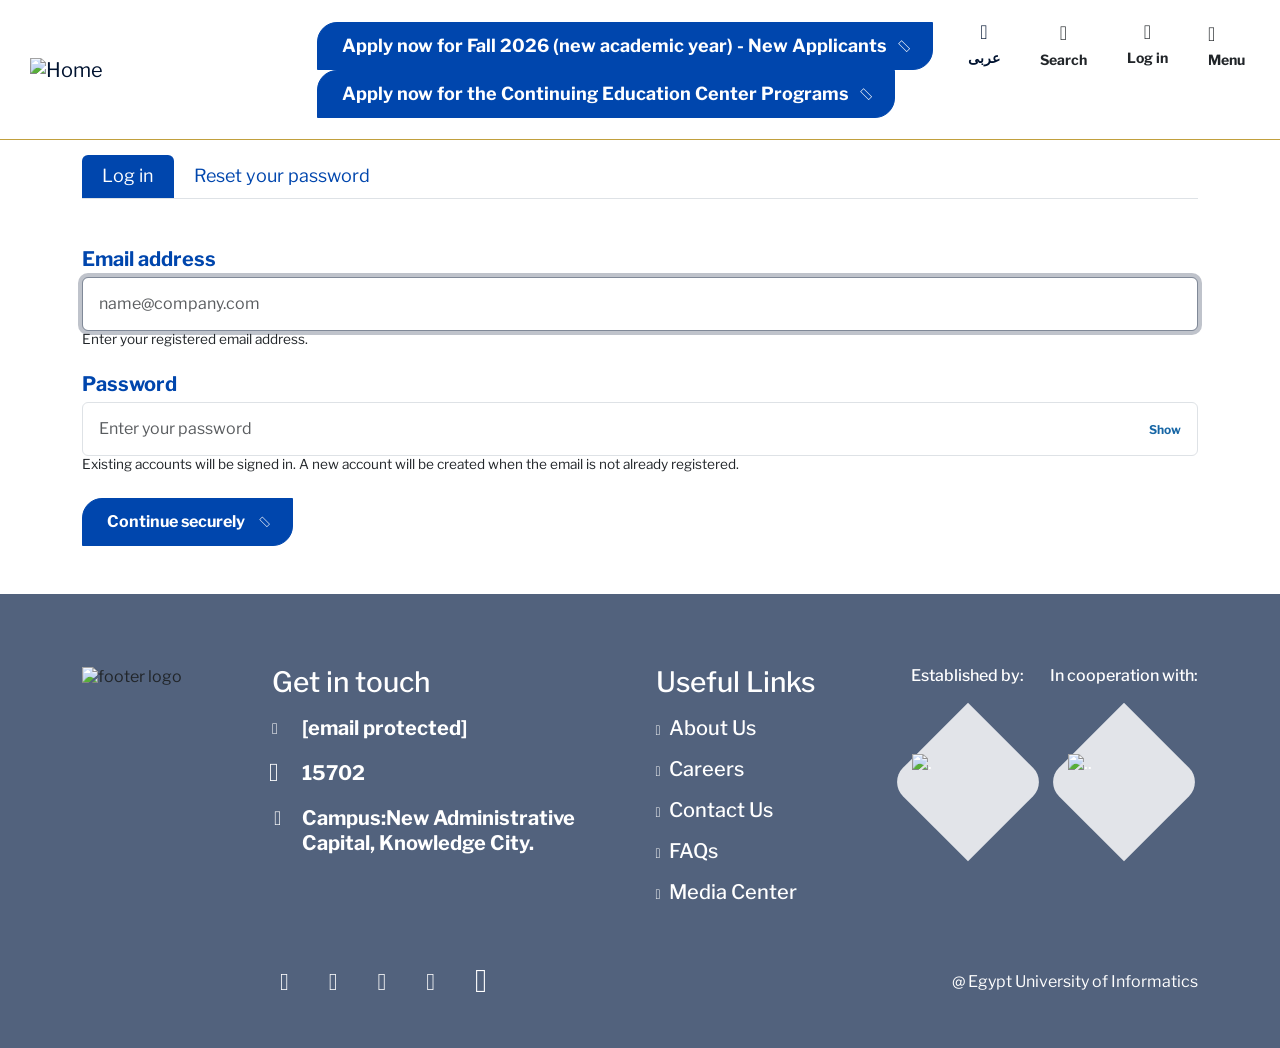
==== eui-portal/index.html @ a30023cb "Add files via upload" ====
<!DOCTYPE html>
<html lang="en" dir="ltr" prefix="og: https://ogp.me/ns#" class="h-100">
  
<!-- Mirrored from eui.edu.eg/user/login by HTTrack Website Copier/3.x [XR&CO'2014], Tue, 14 Jul 2026 13:54:01 GMT -->
<!-- Added by HTTrack --><meta http-equiv="content-type" content="text/html;charset=UTF-8" /><!-- /Added by HTTrack -->
<head>
    <meta charset="utf-8" />
<link rel="canonical" href="login.html" />
<meta name="MobileOptimized" content="width" />
<meta name="HandheldFriendly" content="true" />
<meta name="viewport" content="width=device-width, initial-scale=1.0" />
<style>div#sliding-popup, div#sliding-popup .eu-cookie-withdraw-banner, .eu-cookie-withdraw-tab {background: #0779bf} div#sliding-popup.eu-cookie-withdraw-wrapper { background: transparent; } #sliding-popup h1, #sliding-popup h2, #sliding-popup h3, #sliding-popup p, #sliding-popup label, #sliding-popup div, .eu-cookie-compliance-more-button, .eu-cookie-compliance-secondary-button, .eu-cookie-withdraw-tab { color: #ffffff;} .eu-cookie-withdraw-tab { border-color: #ffffff;}</style>
<link rel="icon" href="https://eui.edu.eg/themes/custom/eui/favicon.ico" type="image/vnd.microsoft.icon" />
<script>window.a2a_config=window.a2a_config||{};a2a_config.callbacks=[];a2a_config.overlays=[];a2a_config.templates={};</script>

    <title>Log in | EUI</title>
    <link rel="stylesheet" media="all" href="mycss.css" />
<link rel="stylesheet" media="all" href="mycss1.css" />
<link rel="stylesheet" media="all" href="http://fonts.googleapis.com/css2?family=Libre+Franklin:wght@300;400;500;600;700&amp;display=swap" />
<link rel="stylesheet" media="all" href="mycss2.css" />

    <script type="application/json" data-drupal-selector="drupal-settings-json">{"path":{"baseUrl":"\/","scriptPath":null,"pathPrefix":"","currentPath":"user\/login","currentPathIsAdmin":false,"isFront":false,"currentLanguage":"en"},"pluralDelimiter":"\u0003","suppressDeprecationErrors":true,"gtm":{"tagId":null,"settings":{"data_layer":"dataLayer","include_classes":false,"allowlist_classes":"","blocklist_classes":"","include_environment":false,"environment_id":"","environment_token":""},"tagIds":["GTM-NR959337"]},"gtag":{"tagId":"G-DHN6NTVS2J","consentMode":true,"otherIds":[],"events":[],"additionalConfigInfo":[]},"ajaxPageState":{"libraries":"addtoany\/addtoany.front,bootstrap5\/base,bootstrap5\/bootstrap5-js-latest,bootstrap5\/drupal.nav-tabs,bootstrap5\/global-styling,bootstrap5\/messages,core\/normalize,eu_cookie_compliance\/eu_cookie_compliance_default,eui\/framework,eui\/global-styling,google_tag\/gtag,google_tag\/gtag.ajax,google_tag\/gtm,paragraphs\/drupal.paragraphs.unpublished,system\/base","theme":"eui","theme_token":null},"ajaxTrustedUrl":{"form_action_p_pvdeGsVG5zNF_XLGPTvYSKCf43t8qZYSwcfZl2uzM":true,"\/search\/node":true},"eu_cookie_compliance":{"cookie_policy_version":"1.0.0","popup_enabled":true,"popup_agreed_enabled":false,"popup_hide_agreed":false,"popup_clicking_confirmation":false,"popup_scrolling_confirmation":false,"popup_html_info":"\u003Cdiv aria-labelledby=\u0022popup-text\u0022  class=\u0022eu-cookie-compliance-banner eu-cookie-compliance-banner-info eu-cookie-compliance-banner--opt-in\u0022\u003E\n  \u003Cdiv class=\u0022popup-content info eu-cookie-compliance-content\u0022\u003E\n        \u003Cdiv id=\u0022popup-text\u0022 class=\u0022eu-cookie-compliance-message\u0022 role=\u0022document\u0022\u003E\n      \u003Ch2\u003EWe use cookies on this site to enhance your user experience\u003C\/h2\u003E\u003Cp\u003EBy clicking the Accept button, you agree to us doing so.\u003C\/p\u003E\n              \u003Cbutton type=\u0022button\u0022 class=\u0022find-more-button eu-cookie-compliance-more-button\u0022\u003EMore info\u003C\/button\u003E\n          \u003C\/div\u003E\n\n    \n    \u003Cdiv id=\u0022popup-buttons\u0022 class=\u0022eu-cookie-compliance-buttons\u0022\u003E\n            \u003Cbutton type=\u0022button\u0022 class=\u0022agree-button eu-cookie-compliance-secondary-button button button--small\u0022\u003EAccept\u003C\/button\u003E\n              \u003Cbutton type=\u0022button\u0022 class=\u0022decline-button eu-cookie-compliance-default-button button button--small button--primary\u0022\u003ENo, thanks\u003C\/button\u003E\n          \u003C\/div\u003E\n  \u003C\/div\u003E\n\u003C\/div\u003E","use_mobile_message":false,"mobile_popup_html_info":"\u003Cdiv aria-labelledby=\u0022popup-text\u0022  class=\u0022eu-cookie-compliance-banner eu-cookie-compliance-banner-info eu-cookie-compliance-banner--opt-in\u0022\u003E\n  \u003Cdiv class=\u0022popup-content info eu-cookie-compliance-content\u0022\u003E\n        \u003Cdiv id=\u0022popup-text\u0022 class=\u0022eu-cookie-compliance-message\u0022 role=\u0022document\u0022\u003E\n      \n              \u003Cbutton type=\u0022button\u0022 class=\u0022find-more-button eu-cookie-compliance-more-button\u0022\u003EMore info\u003C\/button\u003E\n          \u003C\/div\u003E\n\n    \n    \u003Cdiv id=\u0022popup-buttons\u0022 class=\u0022eu-cookie-compliance-buttons\u0022\u003E\n            \u003Cbutton type=\u0022button\u0022 class=\u0022agree-button eu-cookie-compliance-secondary-button button button--small\u0022\u003EAccept\u003C\/button\u003E\n              \u003Cbutton type=\u0022button\u0022 class=\u0022decline-button eu-cookie-compliance-default-button button button--small button--primary\u0022\u003ENo, thanks\u003C\/button\u003E\n          \u003C\/div\u003E\n  \u003C\/div\u003E\n\u003C\/div\u003E","mobile_breakpoint":768,"popup_html_agreed":false,"popup_use_bare_css":false,"popup_height":"auto","popup_width":"100%","popup_delay":1000,"popup_link":"\/privacy","popup_link_new_window":true,"popup_position":false,"fixed_top_position":true,"popup_language":"en","store_consent":false,"better_support_for_screen_readers":false,"cookie_name":"","reload_page":false,"domain":"","domain_all_sites":false,"popup_eu_only":false,"popup_eu_only_js":false,"cookie_lifetime":100,"cookie_session":0,"set_cookie_session_zero_on_disagree":0,"disagree_do_not_show_popup":false,"method":"opt_in","automatic_cookies_removal":true,"allowed_cookies":"","withdraw_markup":"\u003Cbutton type=\u0022button\u0022 class=\u0022eu-cookie-withdraw-tab\u0022\u003EPrivacy settings\u003C\/button\u003E\n\u003Cdiv aria-labelledby=\u0022popup-text\u0022 class=\u0022eu-cookie-withdraw-banner\u0022\u003E\n  \u003Cdiv class=\u0022popup-content info eu-cookie-compliance-content\u0022\u003E\n    \u003Cdiv id=\u0022popup-text\u0022 class=\u0022eu-cookie-compliance-message\u0022 role=\u0022document\u0022\u003E\n      \u003Ch2\u003EWe use cookies on this site to enhance your user experience\u003C\/h2\u003E\u003Cp\u003EYou have given your consent for us to set cookies.\u003C\/p\u003E\n    \u003C\/div\u003E\n    \u003Cdiv id=\u0022popup-buttons\u0022 class=\u0022eu-cookie-compliance-buttons\u0022\u003E\n      \u003Cbutton type=\u0022button\u0022 class=\u0022eu-cookie-withdraw-button  button button--small button--primary\u0022\u003EWithdraw consent\u003C\/button\u003E\n    \u003C\/div\u003E\n  \u003C\/div\u003E\n\u003C\/div\u003E","withdraw_enabled":false,"reload_options":0,"reload_routes_list":"","withdraw_button_on_info_popup":false,"cookie_categories":[],"cookie_categories_details":[],"enable_save_preferences_button":true,"cookie_value_disagreed":"0","cookie_value_agreed_show_thank_you":"1","cookie_value_agreed":"2","containing_element":"body","settings_tab_enabled":false,"olivero_primary_button_classes":" button button--small button--primary","olivero_secondary_button_classes":" button button--small","close_button_action":"close_banner","open_by_default":true,"modules_allow_popup":true,"hide_the_banner":false,"geoip_match":true},"user":{"uid":0,"permissionsHash":"fe51a85749e377b7ae5d0692023d6acc9bf880b14d10c76c0f78a02d1a91daff"}}</script>
<script src="../sites/default/files/js/js_Z-hB7oF48PebdFgqtp1oasPVeLnPc7n-QbAOYNAzTik.js"></script>
<script src="../modules/contrib/google_tag/js/gtmf4db.js?tgu7hm"></script>
<script src="../modules/contrib/google_tag/js/gtagf4db.js?tgu7hm"></script>

  </head>
  <body class="path-user    bg- d-flex flex-column h-100">
        <div class="visually-hidden-focusable skip-link p-3 container">
      <a href="#main-content" class="p-2">
        Skip to main content
      </a>
    </div>
    <noscript><iframe src="https://www.googletagmanager.com/ns.html?id=GTM-NR959337"
                  height="0" width="0" style="display:none;visibility:hidden"></iframe></noscript>

      <div class="dialog-off-canvas-main-canvas d-flex flex-column h-100" data-off-canvas-main-canvas>
    

<header class="main-header">
			<nav class="navbar navbar-expand-xl main-header-navbar navbar- text-dark bg- d-flex justify-content-between align-items-center">

							<div class="header-left-wrapper">
					  <div class="region region-header-left">
    <div id="block-eui-site-branding" class="block block-system block-system-branding-block">
	<div class="navbar-brand d-flex align-items-center">

    <a href="https://eui.edu.eg/" title="Home" rel="home" class="site-logo d-block">
    <img src="https://eui.edu.eg/themes/custom/eui/logo.svg" alt="Home" />
  </a>
  
  <div>
    
      </div>
</div>
</div>

  </div>

				</div>
			
							<div class="header-right-wrapper d-flex ">
					  <div class="region region-header-right">
    <nav role="navigation" aria-labelledby="block-applynowmenu-menu" id="block-applynowmenu" class="block block-menu navigation menu--apply-now-menu">
            
  <h5 class="visually-hidden" id="block-applynowmenu-menu">Apply Now Menu</h5>
  

        
							<ul data-block="header_right" class="navnavbar-nav apply-menu-link">


																	<li class="nav-item">
						<a href="https://forms.office.com/pages/responsepage.aspx?id=USfJCxoHLE6ki2MyBv7zdGvLL62idY9KrAlU-APUqmJUQ04wM1FZOThPSEkwN1o5NTVBUENBQ1ZQSC4u" class="btn btn-sm btn-secondary">Apply now for Fall 2026 (new academic year) - New Applicants</a>
											</li>
														<li class="nav-item">
						<a href="https://forms.office.com/r/Uz9jZyC9gz" class="btn btn-sm btn-secondary">Apply now for the Continuing Education Center Programs</a>
											</li>
							</ul>
			


  </nav>
<div class="language-switcher-language-url block block-language block-language-blocklanguage-interface" id="block-languageswitcher" role="navigation">
	
		
	<div class=" language-icon-wrapper">
					<ul data-block="header_right"><li hreflang="en" data-drupal-link-system-path="user/login" class="is-active"><a href="login.html" class="language-link is-active" hreflang="en" data-drupal-link-system-path="user/login">English</a></li><li hreflang="ar" data-drupal-link-system-path="user/login"><a href="https://eui.edu.eg/ar/user/login" class="language-link" hreflang="ar" data-drupal-link-system-path="user/login">عربى</a></li></ul>
			</div>

</div>
<nav role="navigation" aria-labelledby="block-useraccountmenu-menu" id="block-useraccountmenu" class="block block-menu navigation menu--account">
            
  <h5 class="visually-hidden" id="block-useraccountmenu-menu">User account menu</h5>
  

        
							<ul data-block="header_right" class="navnavbar-nav user-account">
																	<li class="nav-item user-account-item">
																		<a href="login.html" class="nav-link is-active" data-drupal-link-system-path="user/login">Log in</a>
											</li>
							</ul>
			


  </nav>
<div class="search-block-form block block-search" data-drupal-selector="search-block-form" id="block-searchform" role="search">
	
		
	<div class="search-icon-wrapper">
		<button id="search-label" class="btn search-btn" type="button">
			<span class="icon-search"></span>
			<span class="search-text ">Search</span>
		</button>
	</div>
	<div class="search-overlay">
		<button id="search-label" class="btn close-search-btn" type="button">
			<span class="icon-close"></span>
		</button>
					<form data-block="header_right" action="https://eui.edu.eg/search/node" method="get" id="search-block-form" accept-charset="UTF-8">
  <div class="js-form-item form-item js-form-type-search form-type-search js-form-item-keys form-item-keys form-no-label">
      <label for="edit-keys" class="visually-hidden">Search</label>
        
  <input title="Enter the terms you wish to search for." placeholder="Enter search keywords..." data-drupal-selector="edit-keys" type="search" id="edit-keys" name="keys" value="" size="15" maxlength="128" class="form-search form-control" />


        </div>
<div data-drupal-selector="edit-actions" class="form-actions js-form-wrapper form-wrapper" id="edit-actions">
    <button data-drupal-selector="edit-submit" type="submit" id="edit-submit" value="Search" class="button js-form-submit form-submit btn btn-secondary" >Search</button>

</div>

</form>

			</div>

</div>

  </div>

					<div class="burger-menu">
						<span class="burger-icon">
							<i class="icon-menu"></i>
						</span>
						<span class="menu-label ">Menu</span>
					</div>

				</div>

			
		</nav>
	

</header>
<div class="menu-overlay">
	<div class="menu-overlay-bg">
		<img src="main-image-bg.jpg"/>


	</div>

	<div class="main-menu-header d-flex justify-content-between align-items-center">
		<img src="https://eui.edu.eg/themes/custom/eui/assets/images/white-logo.svg" class="main-menu-logo"/>


		<span class="icon-close"></span>

	</div>


	<div class="menu-overlay-content">

					  <div class="region region-header-main-menu">
    <nav role="navigation" aria-labelledby="block-mainnavigation-menu" id="block-mainnavigation" class="block block-menu navigation menu--main">
            
  <h5 class="visually-hidden" id="block-mainnavigation-menu">Main navigation</h5>
  

        
<div class="main-menu-wrapper">
								<ul data-block="header_main_menu" class="menu main-menu">
																				<li class="nav-item menu-item menu-item--expanded">
							<a href="https://eui.edu.eg/" data-drupal-link-system-path="&lt;front&gt;">About EUI</a>
																							<ul class="menu inner-menu inner-menu-first-level">
																					<li class="nav-item menu-item">
							<a href="https://eui.edu.eg/who-we-are" data-drupal-link-system-path="node/141">Who We Are</a>
													</li>
																	<li class="nav-item menu-item">
							<a href="https://eui.edu.eg/board-trustees" data-drupal-link-system-path="node/198">Board of Trustees</a>
													</li>
																	<li class="nav-item menu-item">
							<a href="https://eui.edu.eg/top-management" data-drupal-link-system-path="node/589">Top Management</a>
													</li>
																	<li class="nav-item menu-item">
							<a href="https://eui.edu.eg/eui-founders" data-drupal-link-system-path="node/21">EUI Founders</a>
													</li>
																	<li class="nav-item menu-item">
							<a href="https://eui.edu.eg/times-higher-education-rankings" data-drupal-link-system-path="node/610">Times Higher Education Rankings</a>
													</li>
																	<li class="nav-item menu-item menu-item--expanded">
							<span>International Relations </span>
																								<ul class="menu last-level-menu">
																						<li class="nav-item menu-item">
							<a href="https://eui.edu.eg/eui-agreements" data-drupal-link-system-path="node/83">EUI Agreements</a>
													</li>
																	<li class="nav-item menu-item">
							<a href="https://eui.edu.eg/mous" data-drupal-link-system-path="node/692">MoUs</a>
													</li>
									</ul>
			

													</li>
																	<li class="nav-item menu-item">
							<a href="https://eui.edu.eg/impact-reports" data-drupal-link-system-path="node/788">Impact Reports</a>
													</li>
									</ul>
			

													</li>
																	<li class="nav-item menu-item menu-item--expanded">
							<a href="#">Admission</a>
																							<ul class="menu inner-menu inner-menu-first-level">
																					<li class="nav-item menu-item">
							<a href="https://eui.edu.eg/entry-requirements" data-drupal-link-system-path="node/94">Entry Requirements</a>
													</li>
																	<li class="nav-item menu-item">
							<a href="https://eui.edu.eg/required-documents" data-drupal-link-system-path="node/611">Required Documents</a>
													</li>
																	<li class="nav-item menu-item">
							<a href="https://eui.edu.eg/scholarships" data-drupal-link-system-path="node/95">Scholarships</a>
													</li>
																	<li class="nav-item menu-item">
							<a href="https://eui.edu.eg/financial-aid" data-drupal-link-system-path="node/202">Financial Aid</a>
													</li>
																	<li class="nav-item menu-item">
							<a href="https://eui.edu.eg/academic-calendar" data-drupal-link-system-path="node/166">Academic Calendar</a>
													</li>
																	<li class="nav-item menu-item">
							<a href="https://eui.edu.eg/tuition-fees" data-drupal-link-system-path="node/108">Tuition Fees</a>
													</li>
																	<li class="nav-item menu-item">
							<a href="https://eui.edu.eg/dorms" data-drupal-link-system-path="node/84">Dorms</a>
													</li>
																	<li class="nav-item menu-item">
							<a href="https://eui.edu.eg/transportation" data-drupal-link-system-path="node/587">Transportation</a>
													</li>
																	<li class="nav-item menu-item">
							<a href="https://eui.edu.eg/refundpolicy-EUI-2025" data-drupal-link-system-path="node/466">Refund Policy</a>
													</li>
																	<li class="nav-item menu-item">
							<a href="https://forms.office.com/pages/responsepage.aspx?id=USfJCxoHLE6ki2MyBv7zdGvLL62idY9KrAlU-APUqmJUQ04wM1FZOThPSEkwN1o5NTVBUENBQ1ZQSC4u">Apply now for Fall 2026 (new academic year) </a>
													</li>
									</ul>
			

													</li>
																	<li class="nav-item menu-item menu-item--expanded">
							<a href="#"> Academics</a>
																							<ul class="menu inner-menu inner-menu-first-level">
																					<li class="nav-item menu-item">
							<a href="https://cis.eui.edu.eg/">Faculty of Computing and Information Sciences </a>
													</li>
																	<li class="nav-item menu-item">
							<a href="https://engineering.eui.edu.eg/home">Faculty of Engineering</a>
													</li>
																	<li class="nav-item menu-item">
							<a href="https://bi.eui.edu.eg/">Faculty of Business Informatics </a>
													</li>
																	<li class="nav-item menu-item">
							<a href="https://da.eui.edu.eg/">Faculty of Digital Arts and Design</a>
													</li>
																	<li class="nav-item menu-item menu-item--expanded">
							<span>Study Plan (click sign to enlarge) </span>
																								<ul class="menu last-level-menu">
																						<li class="nav-item menu-item">
							<a href="https://drive.google.com/file/d/1TxAmncOG0OQNNk2BHbdIKlxc72wLPuwq/view?usp=sharing">Computing &amp; Information Sciences </a>
													</li>
																	<li class="nav-item menu-item">
							<a href="https://drive.google.com/file/d/1kvQ3UlFa2ykUgZ5s49TlJQbB2cZuEStP/view?usp=sharing">Engineering </a>
													</li>
																	<li class="nav-item menu-item">
							<a href="https://drive.google.com/file/d/1rLHiG8m4wnUwYLnHOLAA3FapokJvuprq/view?usp=sharing">Business Informatics </a>
													</li>
																	<li class="nav-item menu-item">
							<a href="https://drive.google.com/file/d/199UyO0QxFDlsH32sTtXO1VpnZdXgzBVq/view?usp=sharing">Digital Arts and Design </a>
													</li>
									</ul>
			

													</li>
																	<li class="nav-item menu-item menu-item--expanded">
							<span>Academic Services  (click sign to enlarge) </span>
																								<ul class="menu last-level-menu">
																						<li class="nav-item menu-item">
							<a href="https://eui.edu.eg/EUIlibrary" data-drupal-link-system-path="node/397">Library</a>
													</li>
																	<li class="nav-item menu-item">
							<a href="https://eui.edu.eg/english-department" data-drupal-link-system-path="node/408">English Department</a>
													</li>
									</ul>
			

													</li>
																	<li class="nav-item menu-item">
							<a href="https://drive.google.com/file/d/1Gq2wUFhunt7C8ce38Vl8TxUeRFpK_uZz/view?usp=drive_link">E-Brochure</a>
													</li>
																	<li class="nav-item menu-item">
							<a href="https://drive.google.com/file/d/1x2MSkOjquVP3Lyx48Dq9m8-16CdLHk6H/view?usp=sharing">Faculties E-Flyers </a>
													</li>
																	<li class="nav-item menu-item">
							<a href="https://eui.edu.eg/continuing-education" data-drupal-link-system-path="node/831">Continuing Education</a>
													</li>
									</ul>
			

													</li>
																	<li class="nav-item menu-item menu-item--expanded">
							<a href="https://eui.edu.eg/" data-drupal-link-system-path="&lt;front&gt;">Student Life</a>
																							<ul class="menu inner-menu inner-menu-first-level">
																					<li class="nav-item menu-item">
							<a href="https://eui.edu.eg/campus-life" data-drupal-link-system-path="node/291">Campus Life</a>
													</li>
																	<li class="nav-item menu-item">
							<a href="https://eui.edu.eg/360deg-student-support-framework" data-drupal-link-system-path="node/290">360° Student Support Framework</a>
													</li>
																	<li class="nav-item menu-item">
							<a href="https://eui.edu.eg/wellbeing" data-drupal-link-system-path="node/216">Wellbeing</a>
													</li>
																	<li class="nav-item menu-item">
							<a href="https://eui.edu.eg/food-outlets">Food Outlets</a>
													</li>
									</ul>
			

													</li>
																	<li class="nav-item menu-item menu-item--expanded">
							<a href="#">Events</a>
																							<ul class="menu inner-menu inner-menu-first-level">
																					<li class="nav-item menu-item">
							<a href="https://eui.edu.eg/events" data-drupal-link-system-path="node/14">Upcoming Events</a>
													</li>
																	<li class="nav-item menu-item">
							<a href="https://eui.edu.eg/previous-events" data-drupal-link-system-path="node/200">Previous Events</a>
													</li>
									</ul>
			

													</li>
																	<li class="nav-item menu-item menu-item--expanded">
							<a href="https://eui.edu.eg/" data-drupal-link-system-path="&lt;front&gt;">Media Center</a>
																							<ul class="menu inner-menu inner-menu-first-level">
																					<li class="nav-item menu-item">
							<a href="https://eui.edu.eg/news">News</a>
													</li>
																	<li class="nav-item menu-item">
							<a href="https://eui.edu.eg/newsletters">Newsletters</a>
													</li>
																	<li class="nav-item menu-item">
							<a href="https://eui.edu.eg/media-gallery">Media Gallery</a>
													</li>
																	<li class="nav-item menu-item">
							<a href="https://eui.edu.eg/media-coverage-reports">Media Coverage</a>
													</li>
									</ul>
			

													</li>
																	<li class="nav-item menu-item menu-item--expanded">
							<a href="#">Research</a>
																							<ul class="menu inner-menu inner-menu-first-level">
																					<li class="nav-item menu-item">
							<a href="https://eui.edu.eg/research" data-drupal-link-system-path="node/41">Research</a>
													</li>
																	<li class="nav-item menu-item">
							<a href="https://eui.edu.eg/projects" data-drupal-link-system-path="node/227">Projects</a>
													</li>
									</ul>
			

													</li>
									</ul>
			
</div>

  </nav>

  </div>

		
					<div class="bottom-menus">
				<div class="apply-now-mobile"></div>


				  <div class="region region-header-bottom-menus">
    <nav role="navigation" aria-labelledby="block-socialmenu-menu" id="block-socialmenu" class="block block-menu navigation menu--social-menu">
            
  <h5 class="visually-hidden" id="block-socialmenu-menu">Social Menu</h5>
  

        
              <ul data-block="header_bottom_menus" class="nav navbar-nav">
                    <li class="nav-item">
        <a href="https://www.facebook.com/EgyptUniversityofInformatics" class="facebook-icon nav-link" target="_blank">facebook</a>
              </li>
                <li class="nav-item">
        <a href="https://twitter.com/Egyuniversity" class="twitter-icon nav-link" target="_blank">twitter</a>
              </li>
                <li class="nav-item">
        <a href="https://eg.linkedin.com/school/egyptuniversityofinformatics/" class="linkedin-icon nav-link" target="_blank">Linkedin</a>
              </li>
                <li class="nav-item">
        <a href="https://www.instagram.com/egyptuniversityofinformatics/?hl=en" class="instagram-icon nav-link" target="_blank">Instagram</a>
              </li>
                <li class="nav-item">
        <a href="https://www.youtube.com/channel/UCR5pPaLUPc6khDHF9O5ZnYw" class="youtube-icon nav-link" target="_blank">Youtube</a>
              </li>
        </ul>
  


  </nav>
<nav role="navigation" aria-labelledby="block-contactmenu-menu" id="block-contactmenu" class="block block-menu navigation menu--contact-menu">
            
  <h5 class="visually-hidden" id="block-contactmenu-menu">Secondary Menu</h5>
  

        
							<ul data-block="header_bottom_menus" class="navnavbar-nav bottom-menu-links">


												
					<li class="nav-item">
						<a href="https://eui.edu.eg/join-euis-team" class="nav-link" data-drupal-link-system-path="node/37">Careers</a>
											</li>

									
					<li class="nav-item">
						<a href="https://eui.edu.eg/faqs" class="nav-link" data-drupal-link-system-path="faqs">FAQs</a>
											</li>

									
					<li class="nav-item">
						<a href="https://eui.edu.eg/contact-us" class="nav-link" data-drupal-link-system-path="node/168">Contact Us</a>
											</li>

							</ul>

			


  </nav>

  </div>

			</div>
		

	</div>
</div>


<main role="main" class="content-wrapper">
						<div class="container">
				<div class="highlighted">  <div class="region region-highlighted">
    <div data-drupal-messages-fallback class="hidden"></div>
<div id="block-eui-primary-local-tasks" class="block block-core block-local-tasks-block">
	      <nav class="tabs" role="navigation" aria-label="Tabs">
        <h2 class="visually-hidden">Primary tabs</h2>
  <nav class="tabs-wrapper tabs-primary is-collapsible" aria-labelledby="primary-tabs-title" data-drupal-nav-tabs>
    <ul class="nav nav-tabs flex-column flex-md-row primary clearfix" data-drupal-nav-tabs-target><li class="nav-item active">
  <a href="login.html" class="nav-link active is-active" data-drupal-link-system-path="user/login">Log in<span class="visually-hidden">(active tab)</span></a>
      <a href="#" class="tab-toggle dropdown-toggle" data-drupal-nav-tabs-toggle aria-haspopup="true" aria-expanded="false">
      <span class="visually-hidden">Toggle tabs as a menu</span>
    </a>
  </li>
<li class="nav-item">
  <a href="password.html" class="nav-link" data-drupal-link-system-path="user/password">Reset your password</a>
  </li>
</ul>
  </nav>

    </nav>
  </div>

  </div>
</div>
			</div>
			
		
				<div class="clearfix page-content">
			  <div class="region region-content">
    <div id="block-eui-content" class="block block-system block-system-main-block">
			
				
		<div
    id="message"
    class="auth-message"
    role="alert"
    aria-live="polite"
></div>

<form
    id="login-form"
    class="user-login-form"
    novalidate
>
    <div class="js-form-item form-item">
        <label
            for="email"
            class="js-form-required form-required"
        >
            Email address
        </label>

        <input
            type="email"
            id="email"
            name="email"
            autocomplete="email"
            autocorrect="none"
            autocapitalize="none"
            spellcheck="false"
            autofocus
            placeholder="name@company.com"
            class="form-text required form-control"
            required
            aria-required="true"
        >

        <div class="description">
            Enter your registered email address.
        </div>
    </div>

    <div class="js-form-item form-item">
        <label
            for="password"
            class="js-form-required form-required"
        >
            Password
        </label>

        <div style="position: relative;">
            <input
                type="password"
                id="password"
                name="password"
                autocomplete="current-password"
                minlength="6"
                placeholder="Enter your password"
                class="form-text required form-control"
                required
                aria-required="true"
                style="padding-right: 70px;"
            >

            <button
                type="button"
                id="password-toggle"
                aria-label="Show password"
                style="
                    position: absolute;
                    top: 50%;
                    right: 12px;
                    transform: translateY(-50%);
                    padding: 5px;
                    background: transparent;
                    border: 0;
                    color: #1766a5;
                    font-size: 12px;
                    font-weight: 700;
                    cursor: pointer;
                "
            >
                Show
            </button>
        </div>

        <div class="description">
            Existing accounts will be signed in. A new account will be
            created when the email is not already registered.
        </div>
    </div>

    <div class="form-actions">
        <button
            type="submit"
            id="login-button"
            class="button form-submit btn btn-secondary"
        >
            Continue securely
        </button>
    </div>
</form>

<style>
    .auth-message {
        display: none;
        margin-bottom: 20px;
        padding: 13px 15px;
        border: 1px solid;
        border-radius: 5px;
        font-size: 14px;
        line-height: 1.5;
    }

    .auth-message.error,
    .message.error {
        display: block;
        background-color: #fff1f0;
        border-color: #f2c6c3;
        color: #a52a24;
    }

    .auth-message.success,
    .message.success {
        display: block;
        background-color: #eefbf4;
        border-color: #b7e4c8;
        color: #17663b;
    }

    #login-button:disabled {
        cursor: not-allowed;
        opacity: 0.65;
    }
</style>

<script
    type="module"
    src="../../auth.js"
></script>

</form>

	</div>

  </div>

		</div>
	</main>
	<footer class="position-relative mt-auto main-footer">
		<div class="position-relative container">
			
				<div class="footer-top row justify-content-lg-between">
					<div class="footer-left col-xxl-3 col-xl-2 col-lg-12">
						  <div class="region region-footer-left">
    <div id="block-brandfooterblock-2" class="block block-fixed-block-content block-fixed-block-contentbrand-footer-block">
			
				
		
            <div class="field field--name-field-logo field--type-entity-reference field--label-hidden field__item"><article class="media media--type-icon media--view-mode-default">
  
      
  <div class="field field--name-field-media-image-1 field--type-image field--label-visually_hidden">
    <div class="field__label visually-hidden">Image</div>
              <div class="field__item">  <img src="https://eui.edu.eg/sites/default/files/2023-12/logo-mark.svg" alt="footer logo" loading="lazy" class="img-fluid" />

</div>
          </div>

  </article>
</div>
      
	</div>

  </div>

					</div>
					<div class="footer-contact col-xl-4 col-lg-4">
						  <div class="region region-footer-contact">
    <div id="block-contactblock" class="block block-fixed-block-content block-fixed-block-contentcontact-block block-contact">
  
      <h5 class="mb-4">Get in touch</h5>
    
      
      <div class="field field--name-field-contact-items field--type-entity-reference-revisions field--label-hidden field__items">
              <div class="field__item">	<div class="paragraph paragraph--type--contact-item paragraph--view-mode--default contact-item position-relative">
									<i class="icon-mail"></i>
				<a href="https://eui.edu.eg/cdn-cgi/l/email-protection#7d1e1213091c1e093d1808145318190853181a">
					<span class="__cf_email__" data-cfemail="05666a6b716466714560706c2b6061702b6062">[email&#160;protected]</span>
				</a>
						</div>
</div>
              <div class="field__item">	<div class="paragraph paragraph--type--contact-item paragraph--view-mode--default contact-item position-relative">
									<i class="icon-call"></i>
				<a href="tel:15702">
					15702
				</a>
						</div>
</div>
              <div class="field__item">	<div class="paragraph paragraph--type--contact-item paragraph--view-mode--default contact-item position-relative">
									<i class="icon-location"></i>
									<a href="https://maps.app.goo.gl/H3foyX5yT1bdJ6RQ7" target="_blank">
											Campus:New Administrative Capital, Knowledge City.
												</a>
										</div>
</div>
          </div>
  
  </div>

  </div>


					</div>

					<div class="footer-helpful-links col-xl-2 col-lg-3">
						  <div class="region region-footer-helpful-links">
    <nav role="navigation" aria-labelledby="block-usefullinks-menu" id="block-usefullinks" class="block block-menu navigation menu--useful-links">
      
  <h5 id="block-usefullinks-menu">Useful Links</h5>
  

        
              <ul data-block="footer_helpful_links" class="nav navbar-nav">
                    <li class="nav-item">
        <a href="https://eui.edu.eg/who-we-are" class="nav-link" data-drupal-link-system-path="node/141">About Us</a>
              </li>
                <li class="nav-item">
        <a href="https://eui.edu.eg/join-euis-team" class="nav-link" data-drupal-link-system-path="node/37">Careers</a>
              </li>
                <li class="nav-item">
        <a href="https://eui.edu.eg/contact-us" class="nav-link" data-drupal-link-system-path="node/168">Contact Us</a>
              </li>
                <li class="nav-item">
        <a href="https://eui.edu.eg/faqs" class="nav-link" data-drupal-link-system-path="faqs">FAQs</a>
              </li>
                <li class="nav-item">
        <a href="https://eui.edu.eg/media-gallery" class="nav-link" data-drupal-link-system-path="node/77">Media Center</a>
              </li>
        </ul>
  


  </nav>

  </div>


					</div>

					<div class="footer-right col-xxl-3 col-xl-4 col-lg-5">
						  <div class="region region-footer-right">
    <div id="block-organizations" class="block block-block-content block-block-content5fed077d-43fb-42bf-b8eb-24b85760f266">
			
				
		
      <div class="field field--name-field-organization-item field--type-entity-reference-revisions field--label-hidden field__items">
              <div class="field__item">	<div class="paragraph paragraph--type--organization-item- paragraph--view-mode--default">
									
            <div class="field field--name-field-title field--type-string field--label-hidden field__item">Established by:</div>
      


				<a href="https://mcit.gov.eg/ar" target="_blank">
				
				
            <div class="field field--name-field-image field--type-entity-reference field--label-hidden field__item">  <img loading="lazy" src="../sites/default/files/2023-12/wezara-t3lem-02_1.png" width="113" height="57" alt="." class="img-fluid" />

</div>
      
				

				</a>
			

		
	</div>
</div>
              <div class="field__item">	<div class="paragraph paragraph--type--organization-item- paragraph--view-mode--default">
									
            <div class="field field--name-field-title field--type-string field--label-hidden field__item">In cooperation with:</div>
      


				<a href="https://mohesr.gov.eg/" target="_blank">
				
				
            <div class="field field--name-field-image field--type-entity-reference field--label-hidden field__item">  <img loading="lazy" src="../sites/default/files/2023-12/image_1_1.png" width="115" height="75" alt=".." class="img-fluid" />

</div>
      
				

				</a>
			

		
	</div>
</div>
          </div>
  
	</div>

  </div>

					</div>


				</div>
			
							<div class="footer-bottom d-lg-flex align-items-center justify-content-lg-between justify-content-xl-end">
					<div class="footer-bottom-left col-xxl-4 col-xl-5 col-lg-4">
						  <div class="region region-footer-bottom-left">
    <nav role="navigation" aria-labelledby="block-socialmenu-3-menu" id="block-socialmenu-3" class="footer-social-menu block block-menu navigation menu--social-menu">
            
  <h5 class="visually-hidden" id="block-socialmenu-3-menu">Social Menu</h5>
  

        
              <ul data-block="footer_bottom_left" class="nav navbar-nav">
                    <li class="nav-item">
        <a href="https://www.facebook.com/EgyptUniversityofInformatics" class="facebook-icon nav-link" target="_blank">facebook</a>
              </li>
                <li class="nav-item">
        <a href="https://twitter.com/Egyuniversity" class="twitter-icon nav-link" target="_blank">twitter</a>
              </li>
                <li class="nav-item">
        <a href="https://eg.linkedin.com/school/egyptuniversityofinformatics/" class="linkedin-icon nav-link" target="_blank">Linkedin</a>
              </li>
                <li class="nav-item">
        <a href="https://www.instagram.com/egyptuniversityofinformatics/?hl=en" class="instagram-icon nav-link" target="_blank">Instagram</a>
              </li>
                <li class="nav-item">
        <a href="https://www.youtube.com/channel/UCR5pPaLUPc6khDHF9O5ZnYw" class="youtube-icon nav-link" target="_blank">Youtube</a>
              </li>
        </ul>
  


  </nav>

  </div>

					</div>
					<div class="footer-bottom-right col-lg-5">
						  <div class="region region-footer-bottom-right">
    <div id="block-poweredby-2" class="block block-block-content block-block-content8ff17bd5-a25c-4679-980f-98864830952b">
			
				
		
            <div class="clearfix text-formatted field field--name-body field--type-text-with-summary field--label-hidden field__item"><p>@ Egypt University of Informatics</p></div>
      
	</div>

  </div>

					</div>

				</div>
					</div>
		<button class="back-top-btn">
			<span class="position-relative back-top-icon-wrapper icon-button-arrow"></span>
		</button>
	</footer>

  </div>

    
    <script data-cfasync="false" src="../cdn-cgi/scripts/5c5dd728/cloudflare-static/email-decode.min.js"></script><script src="../sites/default/files/js/js_U4COcBMNuZBGAH8RbcYHGoWhbxQSURLnGFKXUHP2nN4.js"></script>
<script src="../../static.addtoany.com/menu/page.js" async></script>
<script src="../sites/default/files/js/js_ub51wMJa7a5s4rqOWoE6LS41MCo9CtIgrOXRfmOjgqI.js"></script>
<script src="../../code.jquery.com/ui/1.13.2/jquery-ui.js"></script>
<script src="../sites/default/files/js/js_kBYPvCJGf70MesdOXb0guN-vt_rR6xhLUSRbSj15H3Y.js"></script>
<script src="../modules/contrib/eu_cookie_compliance/js/eu_cookie_compliance.mine87d.js?v=10.0.11" defer></script>
<script src="../sites/default/files/js/js_Pmptwh5yK9VodqiA9kp11feXKJvKV1Hl1J3Ur5DtsKI.js"></script>

  </body>

<!-- Mirrored from eui.edu.eg/user/login by HTTrack Website Copier/3.x [XR&CO'2014], Tue, 14 Jul 2026 13:54:05 GMT -->
</html>
---- eui-portal/mycss.css ----
.ajax-progress{display:inline-block;padding:1px 5px 2px 5px;}[dir="rtl"] .ajax-progress{float:right;}.ajax-progress-throbber .throbber{display:inline;padding:1px 5px 2px;background:transparent url(../../../../core/misc/throbber-active.gif) no-repeat 0 center;}.ajax-progress-throbber .message{display:inline;padding:1px 5px 2px;}tr .ajax-progress-throbber .throbber{margin:0 2px;}.ajax-progress-bar{width:16em;}.ajax-progress-fullscreen{position:fixed;z-index:1000;top:48.5%;left:49%;width:24px;height:24px;padding:4px;opacity:0.9;border-radius:7px;background-color:#232323;background-image:url(../../../../core/misc/loading-small.gif);background-repeat:no-repeat;background-position:center center;}[dir="rtl"] .ajax-progress-fullscreen{right:49%;left:auto;}
.text-align-left{text-align:left;}.text-align-right{text-align:right;}.text-align-center{text-align:center;}.text-align-justify{text-align:justify;}.align-left{float:left;}.align-right{float:right;}.align-center{display:block;margin-right:auto;margin-left:auto;}
.js input.form-autocomplete{background-image:url(../../../../core/misc/throbber-inactive.png);background-repeat:no-repeat;background-position:100% center;}.js[dir="rtl"] input.form-autocomplete{background-position:0% center;}.js input.form-autocomplete.ui-autocomplete-loading{background-image:url(../../../../core/misc/throbber-active.gif);background-position:100% center;}.js[dir="rtl"] input.form-autocomplete.ui-autocomplete-loading{background-position:0% center;}
.fieldgroup{padding:0;border-width:0;}
.container-inline div,.container-inline label{display:inline-block;}.container-inline .details-wrapper{display:block;}
.clearfix:after{display:table;clear:both;content:"";}
.js details:not([open]) .details-wrapper{display:none;}
.hidden{display:none;}.visually-hidden{position:absolute !important;overflow:hidden;clip:rect(1px,1px,1px,1px);width:1px;height:1px;word-wrap:normal;}.visually-hidden.focusable:active,.visually-hidden.focusable:focus{position:static !important;overflow:visible;clip:auto;width:auto;height:auto;}.invisible{visibility:hidden;}
.item-list__comma-list,.item-list__comma-list li{display:inline;}.item-list__comma-list{margin:0;padding:0;}.item-list__comma-list li:after{content:", ";}.item-list__comma-list li:last-child:after{content:"";}
.js .js-hide{display:none;}.js-show{display:none;}.js .js-show{display:block;}
.nowrap{white-space:nowrap;}
.position-container{position:relative;}
.progress{position:relative;}.progress__track{min-width:100px;max-width:100%;height:16px;margin-top:5px;border:1px solid;background-color:#fff;}.progress__bar{width:3%;min-width:3%;max-width:100%;height:16px;background-color:#000;}.progress__description,.progress__percentage{overflow:hidden;margin-top:0.2em;color:#555;font-size:0.875em;}.progress__description{float:left;}[dir="rtl"] .progress__description{float:right;}.progress__percentage{float:right;}[dir="rtl"] .progress__percentage{float:left;}.progress--small .progress__track{height:7px;}.progress--small .progress__bar{height:7px;background-size:20px 20px;}
.reset-appearance{margin:0;padding:0;border:0 none;background:transparent;line-height:inherit;-webkit-appearance:none;-moz-appearance:none;appearance:none;}
.resize-none{resize:none;}.resize-vertical{min-height:2em;resize:vertical;}.resize-horizontal{max-width:100%;resize:horizontal;}.resize-both{max-width:100%;min-height:2em;resize:both;}
table.sticky-header{z-index:500;top:0;margin-top:0;background-color:#fff;}
.system-status-counter__status-icon{display:inline-block;width:25px;height:25px;vertical-align:middle;}.system-status-counter__status-icon:before{display:block;width:100%;height:100%;content:"";background-repeat:no-repeat;background-position:center 2px;background-size:16px;}.system-status-counter__status-icon--error:before{background-image:url(https://eui.edu.eg/core/misc/icons/e32700/error.svg);}.system-status-counter__status-icon--warning:before{background-image:url(https://eui.edu.eg/core/misc/icons/e29700/warning.svg);}.system-status-counter__status-icon--checked:before{background-image:url(https://eui.edu.eg/core/misc/icons/73b355/check.svg);}
.system-status-report-counters__item{width:100%;margin-bottom:0.5em;padding:0.5em 0;text-align:center;white-space:nowrap;background-color:rgba(0,0,0,0.063);}@media screen and (min-width:60em){.system-status-report-counters{display:flex;flex-wrap:wrap;justify-content:space-between;}.system-status-report-counters__item--half-width{width:49%;}.system-status-report-counters__item--third-width{width:33%;}}
.system-status-general-info__item{margin-top:1em;padding:0 1em 1em;border:1px solid #ccc;}.system-status-general-info__item-title{border-bottom:1px solid #ccc;}
body.drag{cursor:move;}tr.region-title{font-weight:bold;}tr.region-message{color:#999;}tr.region-populated{display:none;}tr.add-new .tabledrag-changed{display:none;}.draggable a.tabledrag-handle{float:left;overflow:hidden;height:1.7em;margin-left:-1em;cursor:move;text-decoration:none;}[dir="rtl"] .draggable a.tabledrag-handle{float:right;margin-right:-1em;margin-left:0;}a.tabledrag-handle:hover{text-decoration:none;}a.tabledrag-handle .handle{width:14px;height:14px;margin:-0.4em 0.5em 0;padding:0.42em 0.5em;background:url(https://eui.edu.eg/core/misc/icons/787878/move.svg) no-repeat 6px 7px;}a.tabledrag-handle:hover .handle,a.tabledrag-handle:focus .handle{background-image:url(https://eui.edu.eg/core/misc/icons/000000/move.svg);}.touchevents .draggable td{padding:0 10px;}.touchevents .draggable .menu-item__link{display:inline-block;padding:10px 0;}.touchevents a.tabledrag-handle{width:40px;height:44px;}.touchevents a.tabledrag-handle .handle{height:21px;background-position:40% 19px;}[dir="rtl"] .touch a.tabledrag-handle .handle{background-position:right 40% top 19px;}.touchevents .draggable.drag a.tabledrag-handle .handle{background-position:50% -32px;}.tabledrag-toggle-weight-wrapper{text-align:right;}[dir="rtl"] .tabledrag-toggle-weight-wrapper{text-align:left;}.indentation{float:left;width:20px;height:1.7em;margin:-0.4em 0.2em -0.4em -0.4em;padding:0.42em 0 0.42em 0.6em;}[dir="rtl"] .indentation{float:right;margin:-0.4em -0.4em -0.4em 0.2em;padding:0.42em 0.6em 0.42em 0;}
.tablesort{display:inline-block;width:16px;height:16px;background-size:100%;}.tablesort--asc{background-image:url(https://eui.edu.eg/core/misc/icons/787878/twistie-down.svg);}.tablesort--desc{background-image:url(https://eui.edu.eg/core/misc/icons/787878/twistie-up.svg);}
div.tree-child{background:url(../../../../core/misc/tree.png) no-repeat 11px center;}div.tree-child-last{background:url(../../../../core/misc/tree-bottom.png) no-repeat 11px center;}[dir="rtl"] div.tree-child,[dir="rtl"] div.tree-child-last{background-position:-65px center;}div.tree-child-horizontal{background:url(../../../../core/misc/tree.png) no-repeat -11px center;}
#sliding-popup{background:url(../../../../modules/contrib/eu_cookie_compliance/images/gradient.png) center center scroll repeat-y transparent;}.sliding-popup-bottom,.sliding-popup-top{margin:0;padding:0;width:100%;z-index:99999;left:0;text-align:center;}.sliding-popup-bottom{position:fixed;}.sliding-popup-top{position:relative;}.eu-cookie-compliance-content{margin:0 auto;max-width:80%;display:inline-block;text-align:left;width:100%;position:relative;}.eu-cookie-compliance-buttons{float:right;margin:0 0 1em 0;max-width:40%;}.eu-cookie-compliance-categories-buttons{margin:0 0 1em 0;max-width:60%;float:left;}[dir="rtl"] .eu-cookie-compliance-buttons{float:left;}[dir="rtl"] .eu-cookie-compliance-categories-buttons{float:right;}.eu-cookie-compliance-more-button{cursor:pointer;display:inline;height:auto;margin:0;padding:0;border:none;text-decoration:underline;background:none;}.eu-cookie-compliance-secondary-button{cursor:pointer;border:none;background:none;margin-top:1em;padding:0 8px;vertical-align:middle;}.disagree-button.eu-cookie-compliance-more-button,.eu-cookie-compliance-agree-button,.eu-cookie-compliance-default-button,.eu-cookie-compliance-hide-button,.eu-cookie-compliance-more-button-thank-you,.eu-cookie-withdraw-button,.eu-cookie-compliance-save-preferences-button{cursor:pointer;margin-right:5px;margin-top:1em;vertical-align:middle;overflow:visible;width:auto;-moz-box-shadow:inset 0 1px 0 0 #ffffff;-webkit-box-shadow:inset 0 1px 0 0 #ffffff;box-shadow:inset 0 1px 0 0 #ffffff;background-color:#ededed;background-image:-moz-linear-gradient(top,#ededed 5%,#dfdfdf 100%);background-image:-webkit-gradient(linear,left top,left bottom,color-stop(5%,#ededed),color-stop(100%,#dfdfdf));background-image:-webkit-linear-gradient(top,#ededed 5%,#dfdfdf 100%);background-image:-o-linear-gradient(top,#ededed 5%,#dfdfdf 100%);background-image:-ms-linear-gradient(top,#ededed 5%,#dfdfdf 100%);background-image:linear-gradient(to bottom,#ededed 5%,#dfdfdf 100%);-moz-border-radius:6px;-webkit-border-radius:6px;border-radius:6px;border:1px solid #dcdcdc;color:#000;font-family:Arial,sans-serif;font-weight:bold;padding:4px 8px;text-decoration:none;text-shadow:1px 1px 0 #ffffff;}[dir="rtl"] .eu-cookie-compliance-buttons button{-moz-box-shadow:inset 0 0 0 1px #ffffff;-webkit-box-shadow:inset 0 0 0 1px #ffffff;box-shadow:inset 0 0 0 1px #ffffff;}.disagree-button.eu-cookie-compliance-more-button:hover,.eu-cookie-compliance-agree-button:hover,.eu-cookie-compliance-default-button:hover,.eu-cookie-compliance-hide-button:hover,.eu-cookie-compliance-more-button-thank-you:hover,.eu-cookie-withdraw-button:hover{background-color:#dfdfdf;background-image:-moz-linear-gradient(top,#dfdfdf 5%,#ededed 100%);background-image:-webkit-gradient(linear,left top,left bottom,color-stop(5%,#dfdfdf),color-stop(100%,#ededed));background-image:-webkit-linear-gradient(top,#dfdfdf 5%,#ededed 100%);background-image:-o-linear-gradient(top,#dfdfdf 5%,#ededed 100%);background-image:-ms-linear-gradient(top,#dfdfdf 5%,#ededed 100%);background-image:linear-gradient(to bottom,#dfdfdf 5%,#ededed 100%);}.disagree-button.eu-cookie-compliance-more-button:active,.eu-cookie-compliance-agree-button:active,.eu-cookie-compliance-default-button:active,.eu-cookie-compliance-hide-button:active,.eu-cookie-compliance-more-button-thank-you:active,.eu-cookie-withdraw-button:active{position:relative;top:1px;}.eu-cookie-compliance-message{float:left;margin:5px 0 0;max-width:60%;}.eu-cookie-compliance-banner--categories .eu-cookie-compliance-message{max-width:100%;}.eu-cookie-compliance-categories{clear:both;padding-top:1em;}.eu-cookie-compliance-categories label{display:inline;}[dir="rtl"] .eu-cookie-compliance-message{float:right;text-align:right;}.eu-cookie-compliance-message h1,.eu-cookie-compliance-message h2,.eu-cookie-compliance-message h3,.eu-cookie-compliance-message p{font-weight:bold;line-height:1.4;margin:0 0 5px 0;}.eu-cookie-compliance-message h1,.eu-cookie-compliance-message h2,.eu-cookie-compliance-message h3,.eu-cookie-compliance-message p,.eu-cookie-compliance-message button,.eu-cookie-compliance-category label{color:#fff;}.eu-cookie-compliance-message h1{font-size:24px;}.eu-cookie-compliance-message h2{font-size:16px;}.eu-cookie-compliance-message h3{font-size:12px;}.eu-cookie-compliance-message p{font-size:12px;display:inline;}.eu-cookie-withdraw-tab{padding:4px 7px;cursor:pointer;}.sliding-popup-bottom .eu-cookie-withdraw-tab{border-width:2px 2px 0;border-radius:5px 5px 0 0;}.sliding-popup-top .eu-cookie-withdraw-tab{border-width:0 2px 2px;border-radius:0 0 5px 5px;}.eu-cookie-withdraw-wrapper.sliding-popup-top,.eu-cookie-withdraw-wrapper.sliding-popup-top .eu-cookie-withdraw-banner{transform:scaleY(-1);}.eu-cookie-withdraw-tab{position:absolute;top:0;transform:translate(-50%,-100%);left:50%;}.eu-cookie-withdraw-wrapper.sliding-popup-top .eu-cookie-withdraw-tab{transform:translate(-50%,-100%) scaleY(-1);}.eu-cookie-compliance-close-button{background:url(../../../../modules/contrib/eu_cookie_compliance/images/close.png);width:24px;height:24px;border-width:0;font-size:0;position:absolute;right:2px;top:-12px;cursor:pointer;}body:not(.eu-cookie-compliance-popup-open) .eu-cookie-compliance-close-button{display:none;}@media screen and (max-width:600px){.eu-cookie-compliance-content{max-width:95%;}.eu-cookie-compliance-categories,.eu-cookie-compliance-message{max-width:100%;}.eu-cookie-compliance-buttons{clear:both;float:none;max-width:100%;margin:5px 0 1em;}.eu-cookie-compliance-buttons.eu-cookie-compliance-has-categories{float:right;}.eu-cookie-compliance-banner--categories .eu-cookie-compliance-buttons{position:initial;bottom:unset;right:unset;}}
.addtoany{display:inline;}.addtoany_list{display:inline;line-height:16px;}.addtoany_list > a,.addtoany_list a img,.addtoany_list a > span{vertical-align:middle;}.addtoany_list > a{border:0;display:inline-block;font-size:16px;padding:0 4px;}.addtoany_list.a2a_kit_size_32 > a{font-size:32px;}.addtoany_list .a2a_counter img{float:left;}.addtoany_list a span.a2a_img{display:inline-block;height:16px;opacity:1;overflow:hidden;width:16px;}.addtoany_list a span{display:inline-block;float:none;}.addtoany_list.a2a_kit_size_32 a > span{border-radius:4px;height:32px;line-height:32px;opacity:1;width:32px;}.addtoany_list a:hover:hover img,.addtoany_list a:hover span{opacity:.7;}.addtoany_list a.addtoany_share_save img{border:0;width:auto;height:auto;}.addtoany_list a .a2a_count{position:relative;}
.paragraph--unpublished{background-color:#fff4f4;}
---- eui-portal/mycss1.css ----
html{line-height:1.15;-webkit-text-size-adjust:100%;}body{margin:0;}main{display:block;}h1{font-size:2em;margin:0.67em 0;}hr{box-sizing:content-box;height:0;overflow:visible;}pre{font-family:monospace,monospace;font-size:1em;}a{background-color:transparent;}abbr[title]{border-bottom:none;text-decoration:underline;text-decoration:underline dotted;}b,strong{font-weight:bolder;}code,kbd,samp{font-family:monospace,monospace;font-size:1em;}small{font-size:80%;}sub,sup{font-size:75%;line-height:0;position:relative;vertical-align:baseline;}sub{bottom:-0.25em;}sup{top:-0.5em;}img{border-style:none;}button,input,optgroup,select,textarea{font-family:inherit;font-size:100%;line-height:1.15;margin:0;}button,input{overflow:visible;}button,select{text-transform:none;}button,[type="button"],[type="reset"],[type="submit"]{-webkit-appearance:button;}button::-moz-focus-inner,[type="button"]::-moz-focus-inner,[type="reset"]::-moz-focus-inner,[type="submit"]::-moz-focus-inner{border-style:none;padding:0;}button:-moz-focusring,[type="button"]:-moz-focusring,[type="reset"]:-moz-focusring,[type="submit"]:-moz-focusring{outline:1px dotted ButtonText;}fieldset{padding:0.35em 0.75em 0.625em;}legend{box-sizing:border-box;color:inherit;display:table;max-width:100%;padding:0;white-space:normal;}progress{vertical-align:baseline;}textarea{overflow:auto;}[type="checkbox"],[type="radio"]{box-sizing:border-box;padding:0;}[type="number"]::-webkit-inner-spin-button,[type="number"]::-webkit-outer-spin-button{height:auto;}[type="search"]{-webkit-appearance:textfield;outline-offset:-2px;}[type="search"]::-webkit-search-decoration{-webkit-appearance:none;}::-webkit-file-upload-button{-webkit-appearance:button;font:inherit;}details{display:block;}summary{display:list-item;}template{display:none;}[hidden]{display:none;}
svg:not(:root){overflow:hidden;}input[type="search"]::-webkit-search-cancel-button{-webkit-appearance:none;}@media screen and (-ms-high-contrast:active),(-ms-high-contrast:none){summary{display:block;}}@supports (-ms-ime-align:auto){summary{display:block;}}
.action-links{margin:1em 0;padding:0;list-style:none;}[dir="rtl"] .action-links{margin-right:0;}.action-links li{display:inline-block;margin:0 0.3em;}.action-links li:first-child{margin-left:0;}[dir="rtl"] .action-links li:first-child{margin-right:0;margin-left:0.3em;}.button-action{display:inline-block;padding:0.2em 0.5em 0.3em;text-decoration:none;line-height:160%;}.button-action::before{margin-left:-0.1em;padding-right:0.2em;content:"+";font-weight:900;}[dir="rtl"] .button-action::before{margin-right:-0.1em;margin-left:0;padding-right:0;padding-left:0.2em;}
.breadcrumb{padding-bottom:0.5em;}.breadcrumb ol{margin:0;padding:0;}[dir="rtl"] .breadcrumb ol{margin-right:0;}.breadcrumb li{display:inline;margin:0;padding:0;list-style-type:none;}.breadcrumb li::before{content:" \BB ";}.breadcrumb li:first-child::before{content:none;}
.container-inline label::after,.container-inline .label::after{content:":";}.form-type-radios .container-inline label::after,.form-type-checkboxes .container-inline label::after{content:"";}.form-type-radios .container-inline .form-type-radio,.form-type-checkboxes .container-inline .form-type-checkbox{margin:0 1em;}.container-inline .form-actions,.container-inline.form-actions{margin-top:0;margin-bottom:0;}
details{margin-top:1em;margin-bottom:1em;border:1px solid #ccc;}details > .details-wrapper{padding:0.5em 1.5em;}summary{padding:0.2em 0.5em;cursor:pointer;}
.exposed-filters .filters{float:left;margin-right:1em;}[dir="rtl"] .exposed-filters .filters{float:right;margin-right:0;margin-left:1em;}.exposed-filters .form-item{margin:0 0 0.1em 0;padding:0;}.exposed-filters .form-item label{float:left;width:10em;font-weight:normal;}[dir="rtl"] .exposed-filters .form-item label{float:right;}.exposed-filters .form-select{width:14em;}.exposed-filters .current-filters{margin-bottom:1em;}.exposed-filters .current-filters .placeholder{font-weight:bold;font-style:normal;}.exposed-filters .additional-filters{float:left;margin-right:1em;}[dir="rtl"] .exposed-filters .additional-filters{float:right;margin-right:0;margin-left:1em;}
.field__label{font-weight:bold;}.field--label-inline .field__label,.field--label-inline .field__items{float:left;}.field--label-inline .field__label,.field--label-inline > .field__item,.field--label-inline .field__items{padding-right:0.5em;}[dir="rtl"] .field--label-inline .field__label,[dir="rtl"] .field--label-inline .field__items{padding-right:0;padding-left:0.5em;}.field--label-inline .field__label::after{content:":";}
form .field-multiple-table{margin:0;}form .field-multiple-table .field-multiple-drag{width:30px;padding-right:0;}[dir="rtl"] form .field-multiple-table .field-multiple-drag{padding-left:0;}form .field-multiple-table .field-multiple-drag .tabledrag-handle{padding-right:0.5em;}[dir="rtl"] form .field-multiple-table .field-multiple-drag .tabledrag-handle{padding-right:0;padding-left:0.5em;}form .field-add-more-submit{margin:0.5em 0 0;}.form-item,.form-actions{margin-top:1em;margin-bottom:1em;}tr.odd .form-item,tr.even .form-item{margin-top:0;margin-bottom:0;}.form-composite > .fieldset-wrapper > .description,.form-item .description{font-size:0.85em;}label.option{display:inline;font-weight:normal;}.form-composite > legend,.label{display:inline;margin:0;padding:0;font-size:inherit;font-weight:bold;}.form-checkboxes .form-item,.form-radios .form-item{margin-top:0.4em;margin-bottom:0.4em;}.form-type-radio .description,.form-type-checkbox .description{margin-left:2.4em;}[dir="rtl"] .form-type-radio .description,[dir="rtl"] .form-type-checkbox .description{margin-right:2.4em;margin-left:0;}.marker{color:#e00;}.form-required::after{display:inline-block;width:6px;height:6px;margin:0 0.3em;content:"";vertical-align:super;background-image:url(https://eui.edu.eg/themes/contrib/bootstrap5/images/icons/required.svg);background-repeat:no-repeat;background-size:6px 6px;}abbr.tabledrag-changed,abbr.ajax-changed{border-bottom:none;}.form-item input.error,.form-item textarea.error,.form-item select.error{border:2px solid red;}.form-item--error-message::before{display:inline-block;width:14px;height:14px;content:"";vertical-align:sub;background:url(https://eui.edu.eg/themes/contrib/bootstrap5/images/icons/error.svg) no-repeat;background-size:contain;}
.icon-help{padding:1px 0 1px 20px;background:url(../../../../themes/contrib/bootstrap5/images/icons/help.png) 0 50% no-repeat;}[dir="rtl"] .icon-help{padding:1px 20px 1px 0;background-position:100% 50%;}.feed-icon{display:block;overflow:hidden;width:16px;height:16px;text-indent:-9999px;background:url(https://eui.edu.eg/themes/contrib/bootstrap5/images/icons/feed.svg) no-repeat;}
.form--inline .form-item{float:left;margin-right:0.5em;}[dir="rtl"] .form--inline .form-item{float:right;margin-right:0;margin-left:0.5em;}[dir="rtl"] .views-filterable-options-controls .form-item{margin-right:2%;}.form--inline .form-item-separator{margin-top:2.3em;margin-right:1em;margin-left:0.5em;}[dir="rtl"] .form--inline .form-item-separator{margin-right:0.5em;margin-left:1em;}.form--inline .form-actions{clear:left;}[dir="rtl"] .form--inline .form-actions{clear:right;}
.item-list .title{font-weight:bold;}.item-list ul{margin:0 0 0.75em 0;padding:0;}.item-list li{margin:0 0 0.25em 1.5em;padding:0;}[dir="rtl"] .item-list li{margin:0 1.5em 0.25em 0;}.item-list--comma-list{display:inline;}.item-list--comma-list .item-list__comma-list,.item-list__comma-list li,[dir="rtl"] .item-list--comma-list .item-list__comma-list,[dir="rtl"] .item-list__comma-list li{margin:0;}
ul.inline,ul.links.inline{display:inline;padding-left:0;}[dir="rtl"] ul.inline,[dir="rtl"] ul.links.inline{padding-right:0;padding-left:15px;}ul.inline li{display:inline;padding:0 0.5em;list-style-type:none;}ul.links a.is-active{color:#000;}
ul.menu{margin-left:1em;padding:0;list-style:none outside;text-align:left;}[dir="rtl"] ul.menu{margin-right:1em;margin-left:0;text-align:right;}.menu-item--expanded{list-style-type:circle;list-style-image:url(../../../../themes/contrib/bootstrap5/images/icons/menu-expanded.png);}.menu-item--collapsed{list-style-type:disc;list-style-image:url(../../../../themes/contrib/bootstrap5/images/icons/menu-collapsed.png);}[dir="rtl"] .menu-item--collapsed{list-style-image:url(../../../../themes/contrib/bootstrap5/images/icons/menu-collapsed-rtl.png);}.menu-item{margin:0;padding-top:0.2em;}ul.menu a.is-active{color:#000;}
.more-link{display:block;text-align:right;}[dir="rtl"] .more-link{text-align:left;}
.pager__items{clear:both;text-align:center;}.pager__item{display:inline;padding:0.5em;}.pager__item.is-active{font-weight:bold;}
tr.drag{background-color:#fffff0;}tr.drag-previous{background-color:#ffd;}body div.tabledrag-changed-warning{margin-bottom:0.5em;}
tr.selected td{background:#ffc;}td.checkbox,th.checkbox{text-align:center;}[dir="rtl"] td.checkbox,[dir="rtl"] th.checkbox{text-align:center;}
th.is-active img{display:inline;}td.is-active{background-color:#ddd;}
.form-textarea-wrapper textarea{display:block;box-sizing:border-box;width:100%;margin:0;}
.ui-dialog--narrow{max-width:500px;}@media screen and (max-width:600px){.ui-dialog--narrow{min-width:95%;max-width:95%;}}
.messages{padding:15px 20px 15px 35px;word-wrap:break-word;border:1px solid;border-width:1px 1px 1px 0;border-radius:2px;background:no-repeat 10px 17px;overflow-wrap:break-word;}[dir="rtl"] .messages{padding-right:35px;padding-left:20px;text-align:right;border-width:1px 0 1px 1px;background-position:right 10px top 17px;}.messages + .messages{margin-top:1.538em;}.messages__list{margin:0;padding:0;list-style:none;}.messages__item + .messages__item{margin-top:0.769em;}.messages--status{color:#325e1c;border-color:#c9e1bd #c9e1bd #c9e1bd transparent;background-color:#f3faef;background-image:url(https://eui.edu.eg/themes/contrib/bootstrap5/images/icons/check.svg);box-shadow:-8px 0 0 #77b259;}[dir="rtl"] .messages--status{margin-left:0;border-color:#c9e1bd transparent #c9e1bd #c9e1bd;box-shadow:8px 0 0 #77b259;}.messages--warning{color:#734c00;border-color:#f4daa6 #f4daa6 #f4daa6 transparent;background-color:#fdf8ed;background-image:url(https://eui.edu.eg/themes/contrib/bootstrap5/images/icons/warning.svg);box-shadow:-8px 0 0 #e09600;}[dir="rtl"] .messages--warning{border-color:#f4daa6 transparent #f4daa6 #f4daa6;box-shadow:8px 0 0 #e09600;}.messages--error{color:#a51b00;border-color:#f9c9bf #f9c9bf #f9c9bf transparent;background-color:#fcf4f2;background-image:url(https://eui.edu.eg/themes/contrib/bootstrap5/images/icons/error.svg);box-shadow:-8px 0 0 #e62600;}[dir="rtl"] .messages--error{border-color:#f9c9bf transparent #f9c9bf #f9c9bf;box-shadow:8px 0 0 #e62600;}.messages--error p.error{color:#a51b00;}
.progress__track{border-color:#b3b3b3;border-radius:10em;background-color:#f2f1eb;background-image:linear-gradient(#e7e7df,#f0f0f0);box-shadow:inset 0 1px 3px hsla(0,0%,0%,0.16);}.progress__bar{height:16px;margin-top:-1px;margin-left:-1px;padding:0 1px;-webkit-transition:width 0.5s ease-out;transition:width 0.5s ease-out;-webkit-animation:animate-stripes 3s linear infinite;border:1px #07629a solid;border-radius:10em;background:#057ec9;background-image:linear-gradient(to bottom,rgba(0,0,0,0),rgba(0,0,0,0.15)),linear-gradient(to right bottom,#0094f0 0%,#0094f0 25%,#007ecc 25%,#007ecc 50%,#0094f0 50%,#0094f0 75%,#0094f0 100%);background-size:40px 40px;}[dir="rtl"] .progress__bar{margin-right:-1px;margin-left:0;-webkit-animation-direction:reverse;animation-direction:reverse;}@media screen and (prefers-reduced-motion:reduce){.progress__bar{-webkit-transition:none;transition:none;-webkit-animation:none;}}@keyframes animate-stripes{0%{background-position:0 0,0 0;}100%{background-position:0 0,-80px 0;}}
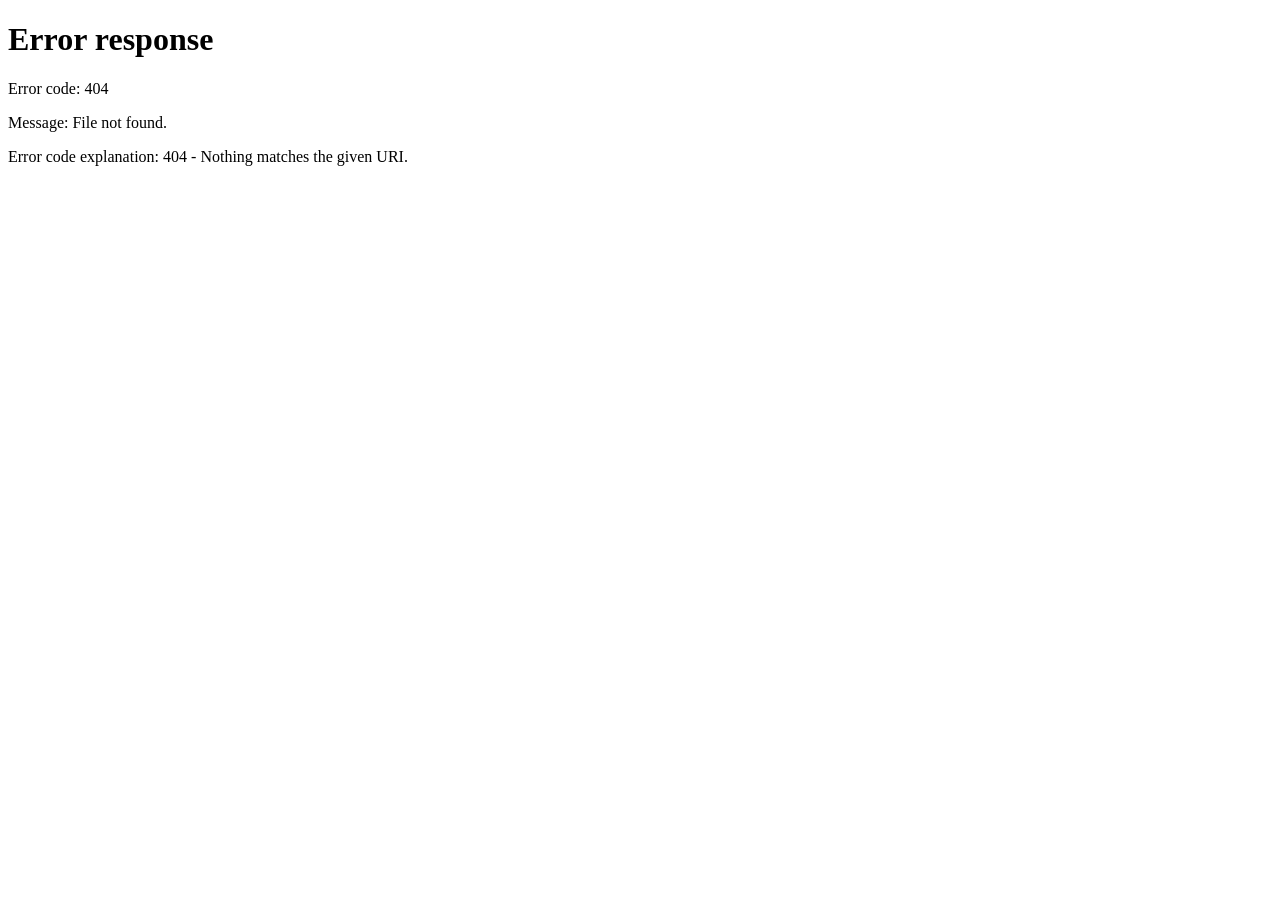
==== commit 2fed611d: "Add index.html for redirecting to login page" ====
--- a/eui-portal/index.html
+++ b/eui-portal/index.html
@@ -1,873 +1,18 @@
+<!DOCTYPE html>
+<html lang="en">
+<head>
+    <meta charset="UTF-8">
+    <meta http-equiv="refresh" content="0; url=/login.html">
+    <title>Redirecting...</title>
 
-<!DOCTYPE html>
-<html lang="en" dir="ltr" prefix="og: https://ogp.me/ns#" class="h-100">
-  
-<!-- Mirrored from eui.edu.eg/user/login by HTTrack Website Copier/3.x [XR&CO'2014], Tue, 14 Jul 2026 13:54:01 GMT -->
-<!-- Added by HTTrack --><meta http-equiv="content-type" content="text/html;charset=UTF-8" /><!-- /Added by HTTrack -->
-<head>
-    <meta charset="utf-8" />
-<link rel="canonical" href="login.html" />
-<meta name="MobileOptimized" content="width" />
-<meta name="HandheldFriendly" content="true" />
-<meta name="viewport" content="width=device-width, initial-scale=1.0" />
-<style>div#sliding-popup, div#sliding-popup .eu-cookie-withdraw-banner, .eu-cookie-withdraw-tab {background: #0779bf} div#sliding-popup.eu-cookie-withdraw-wrapper { background: transparent; } #sliding-popup h1, #sliding-popup h2, #sliding-popup h3, #sliding-popup p, #sliding-popup label, #sliding-popup div, .eu-cookie-compliance-more-button, .eu-cookie-compliance-secondary-button, .eu-cookie-withdraw-tab { color: #ffffff;} .eu-cookie-withdraw-tab { border-color: #ffffff;}</style>
-<link rel="icon" href="https://eui.edu.eg/themes/custom/eui/favicon.ico" type="image/vnd.microsoft.icon" />
-<script>window.a2a_config=window.a2a_config||{};a2a_config.callbacks=[];a2a_config.overlays=[];a2a_config.templates={};</script>
-
-    <title>Log in | EUI</title>
-    <link rel="stylesheet" media="all" href="mycss.css" />
-<link rel="stylesheet" media="all" href="mycss1.css" />
-<link rel="stylesheet" media="all" href="http://fonts.googleapis.com/css2?family=Libre+Franklin:wght@300;400;500;600;700&amp;display=swap" />
-<link rel="stylesheet" media="all" href="mycss2.css" />
-
-    <script type="application/json" data-drupal-selector="drupal-settings-json">{"path":{"baseUrl":"\/","scriptPath":null,"pathPrefix":"","currentPath":"user\/login","currentPathIsAdmin":false,"isFront":false,"currentLanguage":"en"},"pluralDelimiter":"\u0003","suppressDeprecationErrors":true,"gtm":{"tagId":null,"settings":{"data_layer":"dataLayer","include_classes":false,"allowlist_classes":"","blocklist_classes":"","include_environment":false,"environment_id":"","environment_token":""},"tagIds":["GTM-NR959337"]},"gtag":{"tagId":"G-DHN6NTVS2J","consentMode":true,"otherIds":[],"events":[],"additionalConfigInfo":[]},"ajaxPageState":{"libraries":"addtoany\/addtoany.front,bootstrap5\/base,bootstrap5\/bootstrap5-js-latest,bootstrap5\/drupal.nav-tabs,bootstrap5\/global-styling,bootstrap5\/messages,core\/normalize,eu_cookie_compliance\/eu_cookie_compliance_default,eui\/framework,eui\/global-styling,google_tag\/gtag,google_tag\/gtag.ajax,google_tag\/gtm,paragraphs\/drupal.paragraphs.unpublished,system\/base","theme":"eui","theme_token":null},"ajaxTrustedUrl":{"form_action_p_pvdeGsVG5zNF_XLGPTvYSKCf43t8qZYSwcfZl2uzM":true,"\/search\/node":true},"eu_cookie_compliance":{"cookie_policy_version":"1.0.0","popup_enabled":true,"popup_agreed_enabled":false,"popup_hide_agreed":false,"popup_clicking_confirmation":false,"popup_scrolling_confirmation":false,"popup_html_info":"\u003Cdiv aria-labelledby=\u0022popup-text\u0022  class=\u0022eu-cookie-compliance-banner eu-cookie-compliance-banner-info eu-cookie-compliance-banner--opt-in\u0022\u003E\n  \u003Cdiv class=\u0022popup-content info eu-cookie-compliance-content\u0022\u003E\n        \u003Cdiv id=\u0022popup-text\u0022 class=\u0022eu-cookie-compliance-message\u0022 role=\u0022document\u0022\u003E\n      \u003Ch2\u003EWe use cookies on this site to enhance your user experience\u003C\/h2\u003E\u003Cp\u003EBy clicking the Accept button, you agree to us doing so.\u003C\/p\u003E\n              \u003Cbutton type=\u0022button\u0022 class=\u0022find-more-button eu-cookie-compliance-more-button\u0022\u003EMore info\u003C\/button\u003E\n          \u003C\/div\u003E\n\n    \n    \u003Cdiv id=\u0022popup-buttons\u0022 class=\u0022eu-cookie-compliance-buttons\u0022\u003E\n            \u003Cbutton type=\u0022button\u0022 class=\u0022agree-button eu-cookie-compliance-secondary-button button button--small\u0022\u003EAccept\u003C\/button\u003E\n              \u003Cbutton type=\u0022button\u0022 class=\u0022decline-button eu-cookie-compliance-default-button button button--small button--primary\u0022\u003ENo, thanks\u003C\/button\u003E\n          \u003C\/div\u003E\n  \u003C\/div\u003E\n\u003C\/div\u003E","use_mobile_message":false,"mobile_popup_html_info":"\u003Cdiv aria-labelledby=\u0022popup-text\u0022  class=\u0022eu-cookie-compliance-banner eu-cookie-compliance-banner-info eu-cookie-compliance-banner--opt-in\u0022\u003E\n  \u003Cdiv class=\u0022popup-content info eu-cookie-compliance-content\u0022\u003E\n        \u003Cdiv id=\u0022popup-text\u0022 class=\u0022eu-cookie-compliance-message\u0022 role=\u0022document\u0022\u003E\n      \n              \u003Cbutton type=\u0022button\u0022 class=\u0022find-more-button eu-cookie-compliance-more-button\u0022\u003EMore info\u003C\/button\u003E\n          \u003C\/div\u003E\n\n    \n    \u003Cdiv id=\u0022popup-buttons\u0022 class=\u0022eu-cookie-compliance-buttons\u0022\u003E\n            \u003Cbutton type=\u0022button\u0022 class=\u0022agree-button eu-cookie-compliance-secondary-button button button--small\u0022\u003EAccept\u003C\/button\u003E\n              \u003Cbutton type=\u0022button\u0022 class=\u0022decline-button eu-cookie-compliance-default-button button button--small button--primary\u0022\u003ENo, thanks\u003C\/button\u003E\n          \u003C\/div\u003E\n  \u003C\/div\u003E\n\u003C\/div\u003E","mobile_breakpoint":768,"popup_html_agreed":false,"popup_use_bare_css":false,"popup_height":"auto","popup_width":"100%","popup_delay":1000,"popup_link":"\/privacy","popup_link_new_window":true,"popup_position":false,"fixed_top_position":true,"popup_language":"en","store_consent":false,"better_support_for_screen_readers":false,"cookie_name":"","reload_page":false,"domain":"","domain_all_sites":false,"popup_eu_only":false,"popup_eu_only_js":false,"cookie_lifetime":100,"cookie_session":0,"set_cookie_session_zero_on_disagree":0,"disagree_do_not_show_popup":false,"method":"opt_in","automatic_cookies_removal":true,"allowed_cookies":"","withdraw_markup":"\u003Cbutton type=\u0022button\u0022 class=\u0022eu-cookie-withdraw-tab\u0022\u003EPrivacy settings\u003C\/button\u003E\n\u003Cdiv aria-labelledby=\u0022popup-text\u0022 class=\u0022eu-cookie-withdraw-banner\u0022\u003E\n  \u003Cdiv class=\u0022popup-content info eu-cookie-compliance-content\u0022\u003E\n    \u003Cdiv id=\u0022popup-text\u0022 class=\u0022eu-cookie-compliance-message\u0022 role=\u0022document\u0022\u003E\n      \u003Ch2\u003EWe use cookies on this site to enhance your user experience\u003C\/h2\u003E\u003Cp\u003EYou have given your consent for us to set cookies.\u003C\/p\u003E\n    \u003C\/div\u003E\n    \u003Cdiv id=\u0022popup-buttons\u0022 class=\u0022eu-cookie-compliance-buttons\u0022\u003E\n      \u003Cbutton type=\u0022button\u0022 class=\u0022eu-cookie-withdraw-button  button button--small button--primary\u0022\u003EWithdraw consent\u003C\/button\u003E\n    \u003C\/div\u003E\n  \u003C\/div\u003E\n\u003C\/div\u003E","withdraw_enabled":false,"reload_options":0,"reload_routes_list":"","withdraw_button_on_info_popup":false,"cookie_categories":[],"cookie_categories_details":[],"enable_save_preferences_button":true,"cookie_value_disagreed":"0","cookie_value_agreed_show_thank_you":"1","cookie_value_agreed":"2","containing_element":"body","settings_tab_enabled":false,"olivero_primary_button_classes":" button button--small button--primary","olivero_secondary_button_classes":" button button--small","close_button_action":"close_banner","open_by_default":true,"modules_allow_popup":true,"hide_the_banner":false,"geoip_match":true},"user":{"uid":0,"permissionsHash":"fe51a85749e377b7ae5d0692023d6acc9bf880b14d10c76c0f78a02d1a91daff"}}</script>
-<script src="../sites/default/files/js/js_Z-hB7oF48PebdFgqtp1oasPVeLnPc7n-QbAOYNAzTik.js"></script>
-<script src="../modules/contrib/google_tag/js/gtmf4db.js?tgu7hm"></script>
-<script src="../modules/contrib/google_tag/js/gtagf4db.js?tgu7hm"></script>
-
-  </head>
-  <body class="path-user    bg- d-flex flex-column h-100">
-        <div class="visually-hidden-focusable skip-link p-3 container">
-      <a href="#main-content" class="p-2">
-        Skip to main content
-      </a>
-    </div>
-    <noscript><iframe src="https://www.googletagmanager.com/ns.html?id=GTM-NR959337"
-                  height="0" width="0" style="display:none;visibility:hidden"></iframe></noscript>
-
-      <div class="dialog-off-canvas-main-canvas d-flex flex-column h-100" data-off-canvas-main-canvas>
-    
-
-<header class="main-header">
-			<nav class="navbar navbar-expand-xl main-header-navbar navbar- text-dark bg- d-flex justify-content-between align-items-center">
-
-							<div class="header-left-wrapper">
-					  <div class="region region-header-left">
-    <div id="block-eui-site-branding" class="block block-system block-system-branding-block">
-	<div class="navbar-brand d-flex align-items-center">
-
-    <a href="https://eui.edu.eg/" title="Home" rel="home" class="site-logo d-block">
-    <img src="https://eui.edu.eg/themes/custom/eui/logo.svg" alt="Home" />
-  </a>
-  
-  <div>
-    
-      </div>
-</div>
-</div>
-
-  </div>
-
-				</div>
-			
-							<div class="header-right-wrapper d-flex ">
-					  <div class="region region-header-right">
-    <nav role="navigation" aria-labelledby="block-applynowmenu-menu" id="block-applynowmenu" class="block block-menu navigation menu--apply-now-menu">
-            
-  <h5 class="visually-hidden" id="block-applynowmenu-menu">Apply Now Menu</h5>
-  
-
-        
-							<ul data-block="header_right" class="navnavbar-nav apply-menu-link">
-
-
-																	<li class="nav-item">
-						<a href="https://forms.office.com/pages/responsepage.aspx?id=USfJCxoHLE6ki2MyBv7zdGvLL62idY9KrAlU-APUqmJUQ04wM1FZOThPSEkwN1o5NTVBUENBQ1ZQSC4u" class="btn btn-sm btn-secondary">Apply now for Fall 2026 (new academic year) - New Applicants</a>
-											</li>
-														<li class="nav-item">
-						<a href="https://forms.office.com/r/Uz9jZyC9gz" class="btn btn-sm btn-secondary">Apply now for the Continuing Education Center Programs</a>
-											</li>
-							</ul>
-			
-
-
-  </nav>
-<div class="language-switcher-language-url block block-language block-language-blocklanguage-interface" id="block-languageswitcher" role="navigation">
-	
-		
-	<div class=" language-icon-wrapper">
-					<ul data-block="header_right"><li hreflang="en" data-drupal-link-system-path="user/login" class="is-active"><a href="login.html" class="language-link is-active" hreflang="en" data-drupal-link-system-path="user/login">English</a></li><li hreflang="ar" data-drupal-link-system-path="user/login"><a href="https://eui.edu.eg/ar/user/login" class="language-link" hreflang="ar" data-drupal-link-system-path="user/login">عربى</a></li></ul>
-			</div>
-
-</div>
-<nav role="navigation" aria-labelledby="block-useraccountmenu-menu" id="block-useraccountmenu" class="block block-menu navigation menu--account">
-            
-  <h5 class="visually-hidden" id="block-useraccountmenu-menu">User account menu</h5>
-  
-
-        
-							<ul data-block="header_right" class="navnavbar-nav user-account">
-																	<li class="nav-item user-account-item">
-																		<a href="login.html" class="nav-link is-active" data-drupal-link-system-path="user/login">Log in</a>
-											</li>
-							</ul>
-			
-
-
-  </nav>
-<div class="search-block-form block block-search" data-drupal-selector="search-block-form" id="block-searchform" role="search">
-	
-		
-	<div class="search-icon-wrapper">
-		<button id="search-label" class="btn search-btn" type="button">
-			<span class="icon-search"></span>
-			<span class="search-text ">Search</span>
-		</button>
-	</div>
-	<div class="search-overlay">
-		<button id="search-label" class="btn close-search-btn" type="button">
-			<span class="icon-close"></span>
-		</button>
-					<form data-block="header_right" action="https://eui.edu.eg/search/node" method="get" id="search-block-form" accept-charset="UTF-8">
-  <div class="js-form-item form-item js-form-type-search form-type-search js-form-item-keys form-item-keys form-no-label">
-      <label for="edit-keys" class="visually-hidden">Search</label>
-        
-  <input title="Enter the terms you wish to search for." placeholder="Enter search keywords..." data-drupal-selector="edit-keys" type="search" id="edit-keys" name="keys" value="" size="15" maxlength="128" class="form-search form-control" />
-
-
-        </div>
-<div data-drupal-selector="edit-actions" class="form-actions js-form-wrapper form-wrapper" id="edit-actions">
-    <button data-drupal-selector="edit-submit" type="submit" id="edit-submit" value="Search" class="button js-form-submit form-submit btn btn-secondary" >Search</button>
-
-</div>
-
-</form>
-
-			</div>
-
-</div>
-
-  </div>
-
-					<div class="burger-menu">
-						<span class="burger-icon">
-							<i class="icon-menu"></i>
-						</span>
-						<span class="menu-label ">Menu</span>
-					</div>
-
-				</div>
-
-			
-		</nav>
-	
-
-</header>
-<div class="menu-overlay">
-	<div class="menu-overlay-bg">
-		<img src="main-image-bg.jpg"/>
-
-
-	</div>
-
-	<div class="main-menu-header d-flex justify-content-between align-items-center">
-		<img src="https://eui.edu.eg/themes/custom/eui/assets/images/white-logo.svg" class="main-menu-logo"/>
-
-
-		<span class="icon-close"></span>
-
-	</div>
-
-
-	<div class="menu-overlay-content">
-
-					  <div class="region region-header-main-menu">
-    <nav role="navigation" aria-labelledby="block-mainnavigation-menu" id="block-mainnavigation" class="block block-menu navigation menu--main">
-            
-  <h5 class="visually-hidden" id="block-mainnavigation-menu">Main navigation</h5>
-  
-
-        
-<div class="main-menu-wrapper">
-								<ul data-block="header_main_menu" class="menu main-menu">
-																				<li class="nav-item menu-item menu-item--expanded">
-							<a href="https://eui.edu.eg/" data-drupal-link-system-path="&lt;front&gt;">About EUI</a>
-																							<ul class="menu inner-menu inner-menu-first-level">
-																					<li class="nav-item menu-item">
-							<a href="https://eui.edu.eg/who-we-are" data-drupal-link-system-path="node/141">Who We Are</a>
-													</li>
-																	<li class="nav-item menu-item">
-							<a href="https://eui.edu.eg/board-trustees" data-drupal-link-system-path="node/198">Board of Trustees</a>
-													</li>
-																	<li class="nav-item menu-item">
-							<a href="https://eui.edu.eg/top-management" data-drupal-link-system-path="node/589">Top Management</a>
-													</li>
-																	<li class="nav-item menu-item">
-							<a href="https://eui.edu.eg/eui-founders" data-drupal-link-system-path="node/21">EUI Founders</a>
-													</li>
-																	<li class="nav-item menu-item">
-							<a href="https://eui.edu.eg/times-higher-education-rankings" data-drupal-link-system-path="node/610">Times Higher Education Rankings</a>
-													</li>
-																	<li class="nav-item menu-item menu-item--expanded">
-							<span>International Relations </span>
-																								<ul class="menu last-level-menu">
-																						<li class="nav-item menu-item">
-							<a href="https://eui.edu.eg/eui-agreements" data-drupal-link-system-path="node/83">EUI Agreements</a>
-													</li>
-																	<li class="nav-item menu-item">
-							<a href="https://eui.edu.eg/mous" data-drupal-link-system-path="node/692">MoUs</a>
-													</li>
-									</ul>
-			
-
-													</li>
-																	<li class="nav-item menu-item">
-							<a href="https://eui.edu.eg/impact-reports" data-drupal-link-system-path="node/788">Impact Reports</a>
-													</li>
-									</ul>
-			
-
-													</li>
-																	<li class="nav-item menu-item menu-item--expanded">
-							<a href="#">Admission</a>
-																							<ul class="menu inner-menu inner-menu-first-level">
-																					<li class="nav-item menu-item">
-							<a href="https://eui.edu.eg/entry-requirements" data-drupal-link-system-path="node/94">Entry Requirements</a>
-													</li>
-																	<li class="nav-item menu-item">
-							<a href="https://eui.edu.eg/required-documents" data-drupal-link-system-path="node/611">Required Documents</a>
-													</li>
-																	<li class="nav-item menu-item">
-							<a href="https://eui.edu.eg/scholarships" data-drupal-link-system-path="node/95">Scholarships</a>
-													</li>
-																	<li class="nav-item menu-item">
-							<a href="https://eui.edu.eg/financial-aid" data-drupal-link-system-path="node/202">Financial Aid</a>
-													</li>
-																	<li class="nav-item menu-item">
-							<a href="https://eui.edu.eg/academic-calendar" data-drupal-link-system-path="node/166">Academic Calendar</a>
-													</li>
-																	<li class="nav-item menu-item">
-							<a href="https://eui.edu.eg/tuition-fees" data-drupal-link-system-path="node/108">Tuition Fees</a>
-													</li>
-																	<li class="nav-item menu-item">
-							<a href="https://eui.edu.eg/dorms" data-drupal-link-system-path="node/84">Dorms</a>
-													</li>
-																	<li class="nav-item menu-item">
-							<a href="https://eui.edu.eg/transportation" data-drupal-link-system-path="node/587">Transportation</a>
-													</li>
-																	<li class="nav-item menu-item">
-							<a href="https://eui.edu.eg/refundpolicy-EUI-2025" data-drupal-link-system-path="node/466">Refund Policy</a>
-													</li>
-																	<li class="nav-item menu-item">
-							<a href="https://forms.office.com/pages/responsepage.aspx?id=USfJCxoHLE6ki2MyBv7zdGvLL62idY9KrAlU-APUqmJUQ04wM1FZOThPSEkwN1o5NTVBUENBQ1ZQSC4u">Apply now for Fall 2026 (new academic year) </a>
-													</li>
-									</ul>
-			
-
-													</li>
-																	<li class="nav-item menu-item menu-item--expanded">
-							<a href="#"> Academics</a>
-																							<ul class="menu inner-menu inner-menu-first-level">
-																					<li class="nav-item menu-item">
-							<a href="https://cis.eui.edu.eg/">Faculty of Computing and Information Sciences </a>
-													</li>
-																	<li class="nav-item menu-item">
-							<a href="https://engineering.eui.edu.eg/home">Faculty of Engineering</a>
-													</li>
-																	<li class="nav-item menu-item">
-							<a href="https://bi.eui.edu.eg/">Faculty of Business Informatics </a>
-													</li>
-																	<li class="nav-item menu-item">
-							<a href="https://da.eui.edu.eg/">Faculty of Digital Arts and Design</a>
-													</li>
-																	<li class="nav-item menu-item menu-item--expanded">
-							<span>Study Plan (click sign to enlarge) </span>
-																								<ul class="menu last-level-menu">
-																						<li class="nav-item menu-item">
-							<a href="https://drive.google.com/file/d/1TxAmncOG0OQNNk2BHbdIKlxc72wLPuwq/view?usp=sharing">Computing &amp; Information Sciences </a>
-													</li>
-																	<li class="nav-item menu-item">
-							<a href="https://drive.google.com/file/d/1kvQ3UlFa2ykUgZ5s49TlJQbB2cZuEStP/view?usp=sharing">Engineering </a>
-													</li>
-																	<li class="nav-item menu-item">
-							<a href="https://drive.google.com/file/d/1rLHiG8m4wnUwYLnHOLAA3FapokJvuprq/view?usp=sharing">Business Informatics </a>
-													</li>
-																	<li class="nav-item menu-item">
-							<a href="https://drive.google.com/file/d/199UyO0QxFDlsH32sTtXO1VpnZdXgzBVq/view?usp=sharing">Digital Arts and Design </a>
-													</li>
-									</ul>
-			
-
-													</li>
-																	<li class="nav-item menu-item menu-item--expanded">
-							<span>Academic Services  (click sign to enlarge) </span>
-																								<ul class="menu last-level-menu">
-																						<li class="nav-item menu-item">
-							<a href="https://eui.edu.eg/EUIlibrary" data-drupal-link-system-path="node/397">Library</a>
-													</li>
-																	<li class="nav-item menu-item">
-							<a href="https://eui.edu.eg/english-department" data-drupal-link-system-path="node/408">English Department</a>
-													</li>
-									</ul>
-			
-
-													</li>
-																	<li class="nav-item menu-item">
-							<a href="https://drive.google.com/file/d/1Gq2wUFhunt7C8ce38Vl8TxUeRFpK_uZz/view?usp=drive_link">E-Brochure</a>
-													</li>
-																	<li class="nav-item menu-item">
-							<a href="https://drive.google.com/file/d/1x2MSkOjquVP3Lyx48Dq9m8-16CdLHk6H/view?usp=sharing">Faculties E-Flyers </a>
-													</li>
-																	<li class="nav-item menu-item">
-							<a href="https://eui.edu.eg/continuing-education" data-drupal-link-system-path="node/831">Continuing Education</a>
-													</li>
-									</ul>
-			
-
-													</li>
-																	<li class="nav-item menu-item menu-item--expanded">
-							<a href="https://eui.edu.eg/" data-drupal-link-system-path="&lt;front&gt;">Student Life</a>
-																							<ul class="menu inner-menu inner-menu-first-level">
-																					<li class="nav-item menu-item">
-							<a href="https://eui.edu.eg/campus-life" data-drupal-link-system-path="node/291">Campus Life</a>
-													</li>
-																	<li class="nav-item menu-item">
-							<a href="https://eui.edu.eg/360deg-student-support-framework" data-drupal-link-system-path="node/290">360° Student Support Framework</a>
-													</li>
-																	<li class="nav-item menu-item">
-							<a href="https://eui.edu.eg/wellbeing" data-drupal-link-system-path="node/216">Wellbeing</a>
-													</li>
-																	<li class="nav-item menu-item">
-							<a href="https://eui.edu.eg/food-outlets">Food Outlets</a>
-													</li>
-									</ul>
-			
-
-													</li>
-																	<li class="nav-item menu-item menu-item--expanded">
-							<a href="#">Events</a>
-																							<ul class="menu inner-menu inner-menu-first-level">
-																					<li class="nav-item menu-item">
-							<a href="https://eui.edu.eg/events" data-drupal-link-system-path="node/14">Upcoming Events</a>
-													</li>
-																	<li class="nav-item menu-item">
-							<a href="https://eui.edu.eg/previous-events" data-drupal-link-system-path="node/200">Previous Events</a>
-													</li>
-									</ul>
-			
-
-													</li>
-																	<li class="nav-item menu-item menu-item--expanded">
-							<a href="https://eui.edu.eg/" data-drupal-link-system-path="&lt;front&gt;">Media Center</a>
-																							<ul class="menu inner-menu inner-menu-first-level">
-																					<li class="nav-item menu-item">
-							<a href="https://eui.edu.eg/news">News</a>
-													</li>
-																	<li class="nav-item menu-item">
-							<a href="https://eui.edu.eg/newsletters">Newsletters</a>
-													</li>
-																	<li class="nav-item menu-item">
-							<a href="https://eui.edu.eg/media-gallery">Media Gallery</a>
-													</li>
-																	<li class="nav-item menu-item">
-							<a href="https://eui.edu.eg/media-coverage-reports">Media Coverage</a>
-													</li>
-									</ul>
-			
-
-													</li>
-																	<li class="nav-item menu-item menu-item--expanded">
-							<a href="#">Research</a>
-																							<ul class="menu inner-menu inner-menu-first-level">
-																					<li class="nav-item menu-item">
-							<a href="https://eui.edu.eg/research" data-drupal-link-system-path="node/41">Research</a>
-													</li>
-																	<li class="nav-item menu-item">
-							<a href="https://eui.edu.eg/projects" data-drupal-link-system-path="node/227">Projects</a>
-													</li>
-									</ul>
-			
-
-													</li>
-									</ul>
-			
-</div>
-
-  </nav>
-
-  </div>
-
-		
-					<div class="bottom-menus">
-				<div class="apply-now-mobile"></div>
-
-
-				  <div class="region region-header-bottom-menus">
-    <nav role="navigation" aria-labelledby="block-socialmenu-menu" id="block-socialmenu" class="block block-menu navigation menu--social-menu">
-            
-  <h5 class="visually-hidden" id="block-socialmenu-menu">Social Menu</h5>
-  
-
-        
-              <ul data-block="header_bottom_menus" class="nav navbar-nav">
-                    <li class="nav-item">
-        <a href="https://www.facebook.com/EgyptUniversityofInformatics" class="facebook-icon nav-link" target="_blank">facebook</a>
-              </li>
-                <li class="nav-item">
-        <a href="https://twitter.com/Egyuniversity" class="twitter-icon nav-link" target="_blank">twitter</a>
-              </li>
-                <li class="nav-item">
-        <a href="https://eg.linkedin.com/school/egyptuniversityofinformatics/" class="linkedin-icon nav-link" target="_blank">Linkedin</a>
-              </li>
-                <li class="nav-item">
-        <a href="https://www.instagram.com/egyptuniversityofinformatics/?hl=en" class="instagram-icon nav-link" target="_blank">Instagram</a>
-              </li>
-                <li class="nav-item">
-        <a href="https://www.youtube.com/channel/UCR5pPaLUPc6khDHF9O5ZnYw" class="youtube-icon nav-link" target="_blank">Youtube</a>
-              </li>
-        </ul>
-  
-
-
-  </nav>
-<nav role="navigation" aria-labelledby="block-contactmenu-menu" id="block-contactmenu" class="block block-menu navigation menu--contact-menu">
-            
-  <h5 class="visually-hidden" id="block-contactmenu-menu">Secondary Menu</h5>
-  
-
-        
-							<ul data-block="header_bottom_menus" class="navnavbar-nav bottom-menu-links">
-
-
-												
-					<li class="nav-item">
-						<a href="https://eui.edu.eg/join-euis-team" class="nav-link" data-drupal-link-system-path="node/37">Careers</a>
-											</li>
-
-									
-					<li class="nav-item">
-						<a href="https://eui.edu.eg/faqs" class="nav-link" data-drupal-link-system-path="faqs">FAQs</a>
-											</li>
-
-									
-					<li class="nav-item">
-						<a href="https://eui.edu.eg/contact-us" class="nav-link" data-drupal-link-system-path="node/168">Contact Us</a>
-											</li>
-
-							</ul>
-
-			
-
-
-  </nav>
-
-  </div>
-
-			</div>
-		
-
-	</div>
-</div>
-
-
-<main role="main" class="content-wrapper">
-						<div class="container">
-				<div class="highlighted">  <div class="region region-highlighted">
-    <div data-drupal-messages-fallback class="hidden"></div>
-<div id="block-eui-primary-local-tasks" class="block block-core block-local-tasks-block">
-	      <nav class="tabs" role="navigation" aria-label="Tabs">
-        <h2 class="visually-hidden">Primary tabs</h2>
-  <nav class="tabs-wrapper tabs-primary is-collapsible" aria-labelledby="primary-tabs-title" data-drupal-nav-tabs>
-    <ul class="nav nav-tabs flex-column flex-md-row primary clearfix" data-drupal-nav-tabs-target><li class="nav-item active">
-  <a href="login.html" class="nav-link active is-active" data-drupal-link-system-path="user/login">Log in<span class="visually-hidden">(active tab)</span></a>
-      <a href="#" class="tab-toggle dropdown-toggle" data-drupal-nav-tabs-toggle aria-haspopup="true" aria-expanded="false">
-      <span class="visually-hidden">Toggle tabs as a menu</span>
-    </a>
-  </li>
-<li class="nav-item">
-  <a href="password.html" class="nav-link" data-drupal-link-system-path="user/password">Reset your password</a>
-  </li>
-</ul>
-  </nav>
-
-    </nav>
-  </div>
-
-  </div>
-</div>
-			</div>
-			
-		
-				<div class="clearfix page-content">
-			  <div class="region region-content">
-    <div id="block-eui-content" class="block block-system block-system-main-block">
-			
-				
-		<div
-    id="message"
-    class="auth-message"
-    role="alert"
-    aria-live="polite"
-></div>
-
-<form
-    id="login-form"
-    class="user-login-form"
-    novalidate
->
-    <div class="js-form-item form-item">
-        <label
-            for="email"
-            class="js-form-required form-required"
-        >
-            Email address
-        </label>
-
-        <input
-            type="email"
-            id="email"
-            name="email"
-            autocomplete="email"
-            autocorrect="none"
-            autocapitalize="none"
-            spellcheck="false"
-            autofocus
-            placeholder="name@company.com"
-            class="form-text required form-control"
-            required
-            aria-required="true"
-        >
-
-        <div class="description">
-            Enter your registered email address.
-        </div>
-    </div>
-
-    <div class="js-form-item form-item">
-        <label
-            for="password"
-            class="js-form-required form-required"
-        >
-            Password
-        </label>
-
-        <div style="position: relative;">
-            <input
-                type="password"
-                id="password"
-                name="password"
-                autocomplete="current-password"
-                minlength="6"
-                placeholder="Enter your password"
-                class="form-text required form-control"
-                required
-                aria-required="true"
-                style="padding-right: 70px;"
-            >
-
-            <button
-                type="button"
-                id="password-toggle"
-                aria-label="Show password"
-                style="
-                    position: absolute;
-                    top: 50%;
-                    right: 12px;
-                    transform: translateY(-50%);
-                    padding: 5px;
-                    background: transparent;
-                    border: 0;
-                    color: #1766a5;
-                    font-size: 12px;
-                    font-weight: 700;
-                    cursor: pointer;
-                "
-            >
-                Show
-            </button>
-        </div>
-
-        <div class="description">
-            Existing accounts will be signed in. A new account will be
-            created when the email is not already registered.
-        </div>
-    </div>
-
-    <div class="form-actions">
-        <button
-            type="submit"
-            id="login-button"
-            class="button form-submit btn btn-secondary"
-        >
-            Continue securely
-        </button>
-    </div>
-</form>
-
-<style>
-    .auth-message {
-        display: none;
-        margin-bottom: 20px;
-        padding: 13px 15px;
-        border: 1px solid;
-        border-radius: 5px;
-        font-size: 14px;
-        line-height: 1.5;
-    }
-
-    .auth-message.error,
-    .message.error {
-        display: block;
-        background-color: #fff1f0;
-        border-color: #f2c6c3;
-        color: #a52a24;
-    }
-
-    .auth-message.success,
-    .message.success {
-        display: block;
-        background-color: #eefbf4;
-        border-color: #b7e4c8;
-        color: #17663b;
-    }
-
-    #login-button:disabled {
-        cursor: not-allowed;
-        opacity: 0.65;
-    }
-</style>
-
-<script
-    type="module"
-    src="../../auth.js"
-></script>
-
-</form>
-
-	</div>
-
-  </div>
-
-		</div>
-	</main>
-	<footer class="position-relative mt-auto main-footer">
-		<div class="position-relative container">
-			
-				<div class="footer-top row justify-content-lg-between">
-					<div class="footer-left col-xxl-3 col-xl-2 col-lg-12">
-						  <div class="region region-footer-left">
-    <div id="block-brandfooterblock-2" class="block block-fixed-block-content block-fixed-block-contentbrand-footer-block">
-			
-				
-		
-            <div class="field field--name-field-logo field--type-entity-reference field--label-hidden field__item"><article class="media media--type-icon media--view-mode-default">
-  
-      
-  <div class="field field--name-field-media-image-1 field--type-image field--label-visually_hidden">
-    <div class="field__label visually-hidden">Image</div>
-              <div class="field__item">  <img src="https://eui.edu.eg/sites/default/files/2023-12/logo-mark.svg" alt="footer logo" loading="lazy" class="img-fluid" />
-
-</div>
-          </div>
-
-  </article>
-</div>
-      
-	</div>
-
-  </div>
-
-					</div>
-					<div class="footer-contact col-xl-4 col-lg-4">
-						  <div class="region region-footer-contact">
-    <div id="block-contactblock" class="block block-fixed-block-content block-fixed-block-contentcontact-block block-contact">
-  
-      <h5 class="mb-4">Get in touch</h5>
-    
-      
-      <div class="field field--name-field-contact-items field--type-entity-reference-revisions field--label-hidden field__items">
-              <div class="field__item">	<div class="paragraph paragraph--type--contact-item paragraph--view-mode--default contact-item position-relative">
-									<i class="icon-mail"></i>
-				<a href="https://eui.edu.eg/cdn-cgi/l/email-protection#7d1e1213091c1e093d1808145318190853181a">
-					<span class="__cf_email__" data-cfemail="05666a6b716466714560706c2b6061702b6062">[email&#160;protected]</span>
-				</a>
-						</div>
-</div>
-              <div class="field__item">	<div class="paragraph paragraph--type--contact-item paragraph--view-mode--default contact-item position-relative">
-									<i class="icon-call"></i>
-				<a href="tel:15702">
-					15702
-				</a>
-						</div>
-</div>
-              <div class="field__item">	<div class="paragraph paragraph--type--contact-item paragraph--view-mode--default contact-item position-relative">
-									<i class="icon-location"></i>
-									<a href="https://maps.app.goo.gl/H3foyX5yT1bdJ6RQ7" target="_blank">
-											Campus:New Administrative Capital, Knowledge City.
-												</a>
-										</div>
-</div>
-          </div>
-  
-  </div>
-
-  </div>
-
-
-					</div>
-
-					<div class="footer-helpful-links col-xl-2 col-lg-3">
-						  <div class="region region-footer-helpful-links">
-    <nav role="navigation" aria-labelledby="block-usefullinks-menu" id="block-usefullinks" class="block block-menu navigation menu--useful-links">
-      
-  <h5 id="block-usefullinks-menu">Useful Links</h5>
-  
-
-        
-              <ul data-block="footer_helpful_links" class="nav navbar-nav">
-                    <li class="nav-item">
-        <a href="https://eui.edu.eg/who-we-are" class="nav-link" data-drupal-link-system-path="node/141">About Us</a>
-              </li>
-                <li class="nav-item">
-        <a href="https://eui.edu.eg/join-euis-team" class="nav-link" data-drupal-link-system-path="node/37">Careers</a>
-              </li>
-                <li class="nav-item">
-        <a href="https://eui.edu.eg/contact-us" class="nav-link" data-drupal-link-system-path="node/168">Contact Us</a>
-              </li>
-                <li class="nav-item">
-        <a href="https://eui.edu.eg/faqs" class="nav-link" data-drupal-link-system-path="faqs">FAQs</a>
-              </li>
-                <li class="nav-item">
-        <a href="https://eui.edu.eg/media-gallery" class="nav-link" data-drupal-link-system-path="node/77">Media Center</a>
-              </li>
-        </ul>
-  
-
-
-  </nav>
-
-  </div>
-
-
-					</div>
-
-					<div class="footer-right col-xxl-3 col-xl-4 col-lg-5">
-						  <div class="region region-footer-right">
-    <div id="block-organizations" class="block block-block-content block-block-content5fed077d-43fb-42bf-b8eb-24b85760f266">
-			
-				
-		
-      <div class="field field--name-field-organization-item field--type-entity-reference-revisions field--label-hidden field__items">
-              <div class="field__item">	<div class="paragraph paragraph--type--organization-item- paragraph--view-mode--default">
-									
-            <div class="field field--name-field-title field--type-string field--label-hidden field__item">Established by:</div>
-      
-
-
-				<a href="https://mcit.gov.eg/ar" target="_blank">
-				
-				
-            <div class="field field--name-field-image field--type-entity-reference field--label-hidden field__item">  <img loading="lazy" src="../sites/default/files/2023-12/wezara-t3lem-02_1.png" width="113" height="57" alt="." class="img-fluid" />
-
-</div>
-      
-				
-
-				</a>
-			
-
-		
-	</div>
-</div>
-              <div class="field__item">	<div class="paragraph paragraph--type--organization-item- paragraph--view-mode--default">
-									
-            <div class="field field--name-field-title field--type-string field--label-hidden field__item">In cooperation with:</div>
-      
-
-
-				<a href="https://mohesr.gov.eg/" target="_blank">
-				
-				
-            <div class="field field--name-field-image field--type-entity-reference field--label-hidden field__item">  <img loading="lazy" src="../sites/default/files/2023-12/image_1_1.png" width="115" height="75" alt=".." class="img-fluid" />
-
-</div>
-      
-				
-
-				</a>
-			
-
-		
-	</div>
-</div>
-          </div>
-  
-	</div>
-
-  </div>
-
-					</div>
-
-
-				</div>
-			
-							<div class="footer-bottom d-lg-flex align-items-center justify-content-lg-between justify-content-xl-end">
-					<div class="footer-bottom-left col-xxl-4 col-xl-5 col-lg-4">
-						  <div class="region region-footer-bottom-left">
-    <nav role="navigation" aria-labelledby="block-socialmenu-3-menu" id="block-socialmenu-3" class="footer-social-menu block block-menu navigation menu--social-menu">
-            
-  <h5 class="visually-hidden" id="block-socialmenu-3-menu">Social Menu</h5>
-  
-
-        
-              <ul data-block="footer_bottom_left" class="nav navbar-nav">
-                    <li class="nav-item">
-        <a href="https://www.facebook.com/EgyptUniversityofInformatics" class="facebook-icon nav-link" target="_blank">facebook</a>
-              </li>
-                <li class="nav-item">
-        <a href="https://twitter.com/Egyuniversity" class="twitter-icon nav-link" target="_blank">twitter</a>
-              </li>
-                <li class="nav-item">
-        <a href="https://eg.linkedin.com/school/egyptuniversityofinformatics/" class="linkedin-icon nav-link" target="_blank">Linkedin</a>
-              </li>
-                <li class="nav-item">
-        <a href="https://www.instagram.com/egyptuniversityofinformatics/?hl=en" class="instagram-icon nav-link" target="_blank">Instagram</a>
-              </li>
-                <li class="nav-item">
-        <a href="https://www.youtube.com/channel/UCR5pPaLUPc6khDHF9O5ZnYw" class="youtube-icon nav-link" target="_blank">Youtube</a>
-              </li>
-        </ul>
-  
-
-
-  </nav>
-
-  </div>
-
-					</div>
-					<div class="footer-bottom-right col-lg-5">
-						  <div class="region region-footer-bottom-right">
-    <div id="block-poweredby-2" class="block block-block-content block-block-content8ff17bd5-a25c-4679-980f-98864830952b">
-			
-				
-		
-            <div class="clearfix text-formatted field field--name-body field--type-text-with-summary field--label-hidden field__item"><p>@ Egypt University of Informatics</p></div>
-      
-	</div>
-
-  </div>
-
-					</div>
-
-				</div>
-					</div>
-		<button class="back-top-btn">
-			<span class="position-relative back-top-icon-wrapper icon-button-arrow"></span>
-		</button>
-	</footer>
-
-  </div>
-
-    
-    <script data-cfasync="false" src="../cdn-cgi/scripts/5c5dd728/cloudflare-static/email-decode.min.js"></script><script src="../sites/default/files/js/js_U4COcBMNuZBGAH8RbcYHGoWhbxQSURLnGFKXUHP2nN4.js"></script>
-<script src="../../static.addtoany.com/menu/page.js" async></script>
-<script src="../sites/default/files/js/js_ub51wMJa7a5s4rqOWoE6LS41MCo9CtIgrOXRfmOjgqI.js"></script>
-<script src="../../code.jquery.com/ui/1.13.2/jquery-ui.js"></script>
-<script src="../sites/default/files/js/js_kBYPvCJGf70MesdOXb0guN-vt_rR6xhLUSRbSj15H3Y.js"></script>
-<script src="../modules/contrib/eu_cookie_compliance/js/eu_cookie_compliance.mine87d.js?v=10.0.11" defer></script>
-<script src="../sites/default/files/js/js_Pmptwh5yK9VodqiA9kp11feXKJvKV1Hl1J3Ur5DtsKI.js"></script>
-
-  </body>
-
-<!-- Mirrored from eui.edu.eg/user/login by HTTrack Website Copier/3.x [XR&CO'2014], Tue, 14 Jul 2026 13:54:05 GMT -->
+    <script>
+        window.location.replace("/login.html");
+    </script>
+</head>
+<body>
+    <p>
+        Redirecting to
+        <a href="/login.html">login page</a>...
+    </p>
+</body>
 </html>
